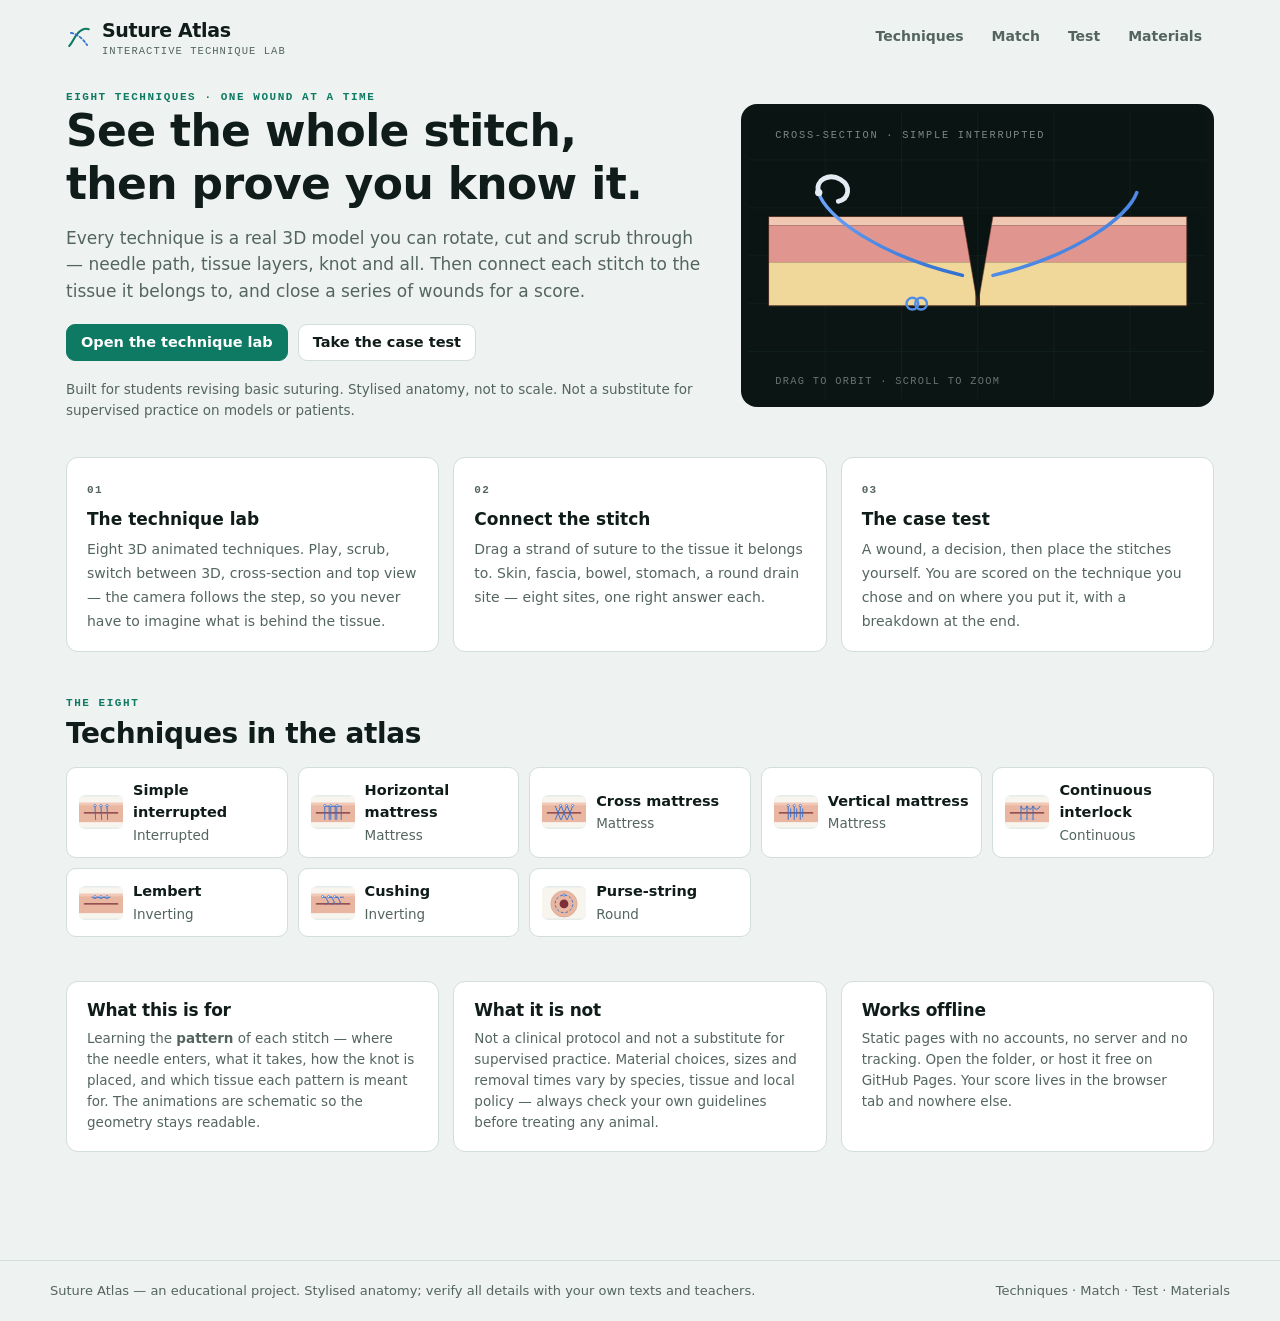
==== index.html @ 3e639a32 "Add files via upload" ====
<!doctype html>
<html lang="en">
<head>
<meta charset="utf-8">
<meta name="viewport" content="width=device-width,initial-scale=1">
<title>Suture Atlas — see the whole stitch</title>
<meta name="description" content="An interactive atlas of eight basic suturing techniques: 3D animated anatomy, indications, pros and cons, a matching game and a scored case test.">
<link rel="stylesheet" href="assets/site.css">
<link rel="icon" href="data:image/svg+xml,%3Csvg xmlns='http://www.w3.org/2000/svg' viewBox='0 0 32 32'%3E%3Crect width='32' height='32' rx='7' fill='%230e7a63'/%3E%3Cpath d='M7 24C12 19 13 11 21 8' stroke='white' stroke-width='2.6' fill='none' stroke-linecap='round'/%3E%3C/svg%3E">
</head>
<body>

<header class="top">
  <a class="brand" href="index.html">
    <svg class="mark" viewBox="0 0 32 32" aria-hidden="true">
      <path d="M4 27C10 21 11 11 20 7c3-1.4 6-1.2 8-0.6" stroke="#0e7a63" stroke-width="2.6" fill="none" stroke-linecap="round"/>
      <path d="M6 11c7 1 14 6 20 15" stroke="#2f6fcf" stroke-width="2.2" fill="none" stroke-linecap="round" stroke-dasharray="3 3"/>
    </svg>
    <span>Suture Atlas<small>Interactive technique lab</small></span>
  </a>
  <nav class="mainnav">
    <a href="atlas.html">Techniques</a>
    <a href="match.html">Match</a>
    <a href="test.html">Test</a>
    <a href="materials.html">Materials</a>
  </nav>
</header>

<main class="wrap">

  <section class="hero">
    <div>
      <p class="eyebrow">Eight techniques · one wound at a time</p>
      <h1>See the whole stitch, then prove you know it.</h1>
      <p class="lede" style="margin-top:14px">
        Every technique is a real 3D model you can rotate, cut and scrub through — needle path,
        tissue layers, knot and all. Then connect each stitch to the tissue it belongs to,
        and close a series of wounds for a score.
      </p>
      <div class="hero-actions">
        <a class="btn primary" href="atlas.html">Open the technique lab</a>
        <a class="btn" href="test.html">Take the case test</a>
      </div>
      <p class="small muted" style="margin-top:18px">
        Built for students revising basic suturing. Stylised anatomy, not to scale. Not a substitute
        for supervised practice on models or patients.
      </p>
    </div>
    <div class="hero-figure">
      <svg viewBox="0 0 420 264" role="img" aria-label="Cross-section of a skin wound held closed by a suture, with the curved needle still attached.">
        <defs>
          <clipPath id="hl"><polygon points="18,96 196,96 210,178 18,178"/></clipPath>
          <clipPath id="hr"><polygon points="224,96 402,96 402,178 210,178"/></clipPath>
          <linearGradient id="th" x1="0" y1="0" x2="1" y2="1">
            <stop offset="0" stop-color="#6ea8ff"/><stop offset="1" stop-color="#2f6fcf"/>
          </linearGradient>
        </defs>
        <rect width="420" height="264" fill="#0b1514"/>
        <g stroke="#4fd3b0" stroke-width=".5" opacity=".1">
          <path d="M0 44h420M0 88h420M0 132h420M0 176h420M0 220h420"/>
          <path d="M70 0v264M140 0v264M210 0v264M280 0v264M350 0v264"/>
        </g>
        <g clip-path="url(#hl)">
          <rect x="18" y="96" width="190" height="8" fill="#f0c7b2"/>
          <rect x="18" y="104" width="190" height="34" fill="#e0958f"/>
          <rect x="18" y="138" width="190" height="40" fill="#f0d79a"/>
        </g>
        <g clip-path="url(#hr)">
          <rect x="212" y="96" width="190" height="8" fill="#f0c7b2"/>
          <rect x="212" y="104" width="190" height="34" fill="#e0958f"/>
          <rect x="212" y="138" width="190" height="40" fill="#f0d79a"/>
        </g>
        <g fill="none" stroke="#7a3b2c" stroke-width=".9" opacity=".55">
          <polygon points="18,96 196,96 210,178 18,178"/>
          <polygon points="224,96 402,96 402,178 210,178"/>
        </g>
        <path d="M64 74 C70 96 120 132 196 150" fill="none" stroke="url(#th)" stroke-width="3.2" stroke-linecap="round"/>
        <path d="M224 150 C300 132 348 96 356 74" fill="none" stroke="url(#th)" stroke-width="3.2" stroke-linecap="round"/>
        <path d="M64 74 C60 62 74 56 84 62 C94 68 92 80 82 82" fill="none" stroke="#e4ebf2" stroke-width="4.4" stroke-linecap="round"/>
        <circle cx="64" cy="74" r="3.4" fill="#e4ebf2"/>
        <circle cx="150" cy="176" r="5.4" fill="none" stroke="#4f8ee8" stroke-width="2.2"/>
        <circle cx="158" cy="176" r="5.4" fill="none" stroke="#4f8ee8" stroke-width="2.2"/>
        <text x="24" y="24" fill="#d7e7e3" opacity=".55" font-family="ui-monospace,monospace" font-size="9.5" letter-spacing="1.6">CROSS-SECTION · SIMPLE INTERRUPTED</text>
        <text x="24" y="250" fill="#d7e7e3" opacity=".45" font-family="ui-monospace,monospace" font-size="9.5" letter-spacing="1.2">DRAG TO ORBIT · SCROLL TO ZOOM</text>
      </svg>
    </div>
  </section>

  <section class="modes">
    <a class="mode" href="atlas.html">
      <span class="n">01</span>
      <strong>The technique lab</strong>
      <span>Eight 3D animated techniques. Play, scrub, switch between 3D, cross-section and top view — the camera follows the step, so you never have to imagine what is behind the tissue.</span>
    </a>
    <a class="mode" href="match.html">
      <span class="n">02</span>
      <strong>Connect the stitch</strong>
      <span>Drag a strand of suture to the tissue it belongs to. Skin, fascia, bowel, stomach, a round drain site — eight sites, one right answer each.</span>
    </a>
    <a class="mode" href="test.html">
      <span class="n">03</span>
      <strong>The case test</strong>
      <span>A wound, a decision, then place the stitches yourself. You are scored on the technique you chose and on where you put it, with a breakdown at the end.</span>
    </a>
  </section>

  <section style="margin-top:44px">
    <p class="eyebrow">The eight</p>
    <h2 style="margin-top:6px">Techniques in the atlas</h2>
    <div class="techlist" id="techList"></div>
  </section>

  <section class="grid" style="grid-template-columns:repeat(auto-fit,minmax(280px,1fr));margin-top:44px">
    <div class="card">
      <h3>What this is for</h3>
      <p class="small muted" style="margin-top:6px">Learning the <b>pattern</b> of each stitch — where the needle enters, what it takes, how the knot is placed, and which tissue each pattern is meant for. The animations are schematic so the geometry stays readable.</p>
    </div>
    <div class="card">
      <h3>What it is not</h3>
      <p class="small muted" style="margin-top:6px">Not a clinical protocol and not a substitute for supervised practice. Material choices, sizes and removal times vary by species, tissue and local policy — always check your own guidelines before treating any animal.</p>
    </div>
    <div class="card">
      <h3>Works offline</h3>
      <p class="small muted" style="margin-top:6px">Static pages with no accounts, no server and no tracking. Open the folder, or host it free on GitHub Pages. Your score lives in the browser tab and nowhere else.</p>
    </div>
  </section>

</main>

<footer class="foot">
  <div class="in">
    <span>Suture Atlas — an educational project. Stylised anatomy; verify all details with your own texts and teachers.</span>
    <span><a href="atlas.html">Techniques</a> · <a href="match.html">Match</a> · <a href="test.html">Test</a> · <a href="materials.html">Materials</a></span>
  </div>
</footer>

<script src="assets/data.js"></script>
<script src="assets/stitch.js"></script>
<script>
(function () {
  const list = document.getElementById('techList');
  list.innerHTML = window.SUTURE.TECHNIQUES.map(t =>
    '<a href="atlas.html#' + t.id + '"><svg data-kind="' + t.draw + '" aria-hidden="true"></svg><span>' +
    t.name + '<br><span class="small muted" style="font-weight:400">' + t.group + '</span></span></a>'
  ).join('');
  document.querySelectorAll('#techList svg').forEach(svg => {
    StitchSVG.draw(svg, svg.dataset.kind, { organ: false });
  });
})();
</script>
</body>
</html>
---- assets/site.css ----
/* Suture Atlas — shared styles */
:root{
  --bg:#eef2f1; --panel:#fff; --ink:#0f1c1a; --mute:#54655f; --line:#d3ddd9; --chip:#e6ecea;
  --accent:#0e7a63; --accent-ink:#fff; --accent-soft:#dcefe9;
  --good:#0f7a4d; --warn:#a8641b; --bad:#a8382c;
  --stage:#0b1514; --stage-ink:#d7e7e3; --stage-line:rgba(255,255,255,.2);
  --mono:ui-monospace,'SF Mono',Menlo,Consolas,'Liberation Mono',monospace;
  --sans:system-ui,-apple-system,'Segoe UI',Roboto,'Helvetica Neue',Arial,sans-serif;
  --r:12px;
}
@media (prefers-color-scheme:dark){
  :root{
    --bg:#0b1211; --panel:#131e1c; --ink:#e5eeeb; --mute:#93a6a0; --line:#26332f; --chip:#1b2724;
    --accent:#4fbfa2; --accent-ink:#06251d; --accent-soft:#16302a;
    --good:#54c78f; --warn:#e0a457; --bad:#e78977;
    --stage:#0a1211;
  }
}
*,*::before,*::after{box-sizing:border-box}
html{scroll-behavior:smooth}
body{
  margin:0;background:var(--bg);color:var(--ink);
  font:15.5px/1.55 var(--sans);
  -webkit-font-smoothing:antialiased;
}
h1,h2,h3,h4{margin:0;font-weight:650;letter-spacing:-.015em;line-height:1.2;text-wrap:balance}
h1{font-size:clamp(28px,4.4vw,44px)}
h2{font-size:clamp(21px,2.6vw,28px)}
h3{font-size:17px}
p{margin:0}
a{color:var(--accent);text-decoration:none}
a:hover{text-decoration:underline}
img{max-width:100%}
button{font:inherit;color:inherit;cursor:pointer}
button:focus-visible,a:focus-visible,input:focus-visible,select:focus-visible,[tabindex]:focus-visible{
  outline:2px solid var(--accent);outline-offset:2px
}
.wrap{max-width:1180px;margin:0 auto;padding:0 max(16px,env(safe-area-inset-left)) 64px}
.narrow{max-width:820px}

/* ---------- header ---------- */
.top{
  display:flex;flex-wrap:wrap;align-items:center;gap:10px 22px;
  max-width:1180px;margin:0 auto;padding:16px max(16px,env(safe-area-inset-left)) 14px;
}
.brand{display:flex;align-items:center;gap:10px;color:inherit;font-weight:700;font-size:19px;letter-spacing:-.02em}
.brand:hover{text-decoration:none}
.brand .mark{width:26px;height:26px;flex:none}
.brand small{display:block;font:500 10.5px/1.2 var(--mono);letter-spacing:.1em;text-transform:uppercase;color:var(--mute)}
.mainnav{display:flex;flex-wrap:wrap;gap:4px;margin-left:auto}
.mainnav a{
  padding:7px 12px;border-radius:999px;font-size:14px;font-weight:550;color:var(--mute);
}
.mainnav a:hover{background:var(--chip);color:var(--ink);text-decoration:none}
.mainnav a[aria-current="page"]{background:var(--ink);color:var(--bg)}

/* ---------- generic bits ---------- */
.eyebrow{font:600 11px/1.4 var(--mono);letter-spacing:.14em;text-transform:uppercase;color:var(--accent)}
.lede{color:var(--mute);font-size:17px;max-width:66ch}
.muted{color:var(--mute)}
.small{font-size:13.5px}
.card{background:var(--panel);border:1px solid var(--line);border-radius:var(--r);padding:18px 20px}
.card h2,.card h3{margin-bottom:8px}
.grid{display:grid;gap:14px}
.btn{
  display:inline-flex;align-items:center;gap:8px;justify-content:center;
  border:1px solid var(--line);background:var(--panel);color:var(--ink);
  padding:9px 14px;border-radius:9px;font-size:14.5px;font-weight:550;line-height:1.2;
  transition:background .15s,border-color .15s,transform .1s;
}
.btn:hover{background:var(--chip)}
.btn:active{transform:translateY(1px)}
.btn[aria-pressed="true"]{background:var(--ink);color:var(--bg);border-color:var(--ink)}
.btn.primary{background:var(--accent);border-color:var(--accent);color:var(--accent-ink)}
.btn.primary:hover{filter:brightness(1.06)}
.btn.ghost{background:transparent}
.btn:disabled{opacity:.45;cursor:not-allowed}
.btn.sm{padding:6px 10px;font-size:13px;border-radius:8px}
.chip{
  display:inline-flex;align-items:center;gap:6px;padding:3px 9px;border-radius:999px;
  background:var(--chip);font:500 12px/1.6 var(--mono);color:var(--mute);white-space:nowrap
}
.chip.t{background:var(--accent-soft);color:var(--accent)}
.banner{
  display:flex;gap:10px;align-items:flex-start;padding:12px 16px;border-radius:10px;
  background:var(--accent-soft);color:var(--ink);font-size:13.5px;border:1px solid transparent;
}
.banner b{font-weight:650}
hr.sep{border:0;border-top:1px solid var(--line);margin:22px 0}

/* ---------- home ---------- */
.hero{display:grid;grid-template-columns:minmax(0,1.15fr) minmax(0,.85fr);gap:34px;align-items:center;padding:18px 0 10px}
@media (max-width:880px){.hero{grid-template-columns:1fr;gap:22px}}
.hero-actions{display:flex;flex-wrap:wrap;gap:10px;margin-top:20px}
.hero-figure{background:var(--stage);border-radius:16px;padding:8px;overflow:hidden}
.hero-figure svg{display:block;width:100%;height:auto}
.modes{display:grid;grid-template-columns:repeat(auto-fit,minmax(240px,1fr));gap:14px;margin-top:26px}
.mode{display:block;background:var(--panel);border:1px solid var(--line);border-radius:var(--r);padding:18px 20px;color:inherit}
.mode:hover{text-decoration:none;border-color:var(--accent);box-shadow:0 1px 0 var(--accent)}
.mode .n{font:600 11px var(--mono);letter-spacing:.12em;color:var(--mute)}
.mode strong{display:block;margin:6px 0 4px;font-size:17px}
.mode span{color:var(--mute);font-size:14px}
.techlist{display:grid;grid-template-columns:repeat(auto-fill,minmax(210px,1fr));gap:10px;margin-top:16px}
.techlist a{
  display:flex;gap:10px;align-items:center;padding:11px 12px;border:1px solid var(--line);
  border-radius:10px;background:var(--panel);color:inherit;font-weight:550;font-size:14.5px
}
.techlist a:hover{border-color:var(--accent);text-decoration:none}
.techlist svg{width:44px;height:34px;flex:none;border-radius:6px;background:var(--chip)}

/* ---------- atlas lab ---------- */
.lab{display:grid;grid-template-columns:minmax(0,1.7fr) minmax(290px,1fr);gap:18px;align-items:start;margin-top:14px}
@media (max-width:960px){.lab{grid-template-columns:minmax(0,1fr)}}
.stage{
  position:relative;width:100%;aspect-ratio:16/10;min-height:280px;max-height:74vh;
  background:var(--stage);border-radius:14px;overflow:hidden;touch-action:none;cursor:grab;
}
.stage.drag{cursor:grabbing}
.stage canvas{position:absolute;inset:0;width:100%;height:100%;display:block}
.stage .hud{
  position:absolute;left:14px;top:12px;font:500 10.5px/1.4 var(--mono);letter-spacing:.12em;
  text-transform:uppercase;color:var(--stage-ink);opacity:.7;pointer-events:none
}
.stage .hint{
  position:absolute;right:14px;bottom:10px;font:400 11px var(--mono);color:var(--stage-ink);
  opacity:.55;pointer-events:none
}
.ann-layer{position:absolute;inset:0;pointer-events:none}
.ann-layer svg{position:absolute;inset:0;width:100%;height:100%}
.ann-layer svg line{stroke:var(--stage-line);stroke-width:1}
.ann-layer svg circle{fill:#fff;stroke:rgba(0,0,0,.45);stroke-width:1}
.ann{
  position:absolute;left:0;top:0;font:500 11.5px/1.35 var(--mono);color:var(--stage-ink);
  background:rgba(6,14,13,.88);border:1px solid var(--stage-line);padding:4px 8px;border-radius:5px;
  white-space:nowrap;opacity:0;transition:opacity .3s;
}
.ann.on{opacity:1}
.nogl{position:absolute;inset:0;display:grid;place-items:center;text-align:center;padding:24px;color:var(--stage-ink);font-size:14px}

.controls{display:flex;flex-wrap:wrap;gap:10px 14px;align-items:center;padding:12px 2px 0}
.row{display:flex;flex-wrap:wrap;gap:7px;align-items:center}
.lbl{font:600 10.5px var(--mono);letter-spacing:.12em;text-transform:uppercase;color:var(--mute)}
.seek{flex:1 1 200px;min-width:130px;display:flex;align-items:center;gap:10px}
.seek input{flex:1;min-width:0;accent-color:var(--accent)}
.time{font:400 12px var(--mono);color:var(--mute);min-width:78px;text-align:right}
select{
  font:inherit;font-size:14px;border:1px solid var(--line);background:var(--panel);color:var(--ink);
  border-radius:8px;padding:7px 8px
}

.tabs{display:flex;gap:7px;overflow-x:auto;padding:2px 0 8px;scrollbar-width:thin;scrollbar-color:var(--line) transparent}
.tabs::-webkit-scrollbar{height:8px}
.tabs::-webkit-scrollbar-track{background:var(--panel);border-radius:99px}
.tabs::-webkit-scrollbar-thumb{background:var(--line);border-radius:99px}
.tabs::-webkit-scrollbar-thumb:hover{background:var(--mute)}
.tabs button{
  white-space:nowrap;border:1px solid var(--line);background:var(--panel);padding:8px 13px;
  border-radius:999px;font-size:14px;font-weight:550
}
.tabs button[aria-selected="true"]{background:var(--accent);border-color:var(--accent);color:var(--accent-ink)}

.rail{background:var(--panel);border:1px solid var(--line);border-radius:var(--r);padding:16px 16px 8px;min-width:0}
.rail h2{font-size:19px}
.rail .tag{color:var(--mute);font-size:13px;margin:3px 0 12px}
ol.steps{list-style:none;margin:0;padding:0;counter-reset:s}
ol.steps li{counter-increment:s;border-top:1px solid var(--line)}
ol.steps button{
  display:grid;grid-template-columns:26px 1fr;gap:2px 8px;width:100%;text-align:left;
  background:none;border:0;padding:9px 2px;border-radius:0
}
ol.steps button::before{content:counter(s,decimal-leading-zero);font:500 12px/1.9 var(--mono);color:var(--mute)}
ol.steps .st{font-weight:550;font-size:14.5px}
ol.steps .sb{grid-column:2;color:var(--mute);font-size:13px;display:none}
ol.steps li.cur .st{color:var(--accent)}
ol.steps li.cur .sb{display:block}
ol.steps li.cur button::before{color:var(--accent)}
ol.steps li:hover button{background:var(--chip)}
ol.steps .bar{grid-column:2;height:2px;background:var(--chip);border-radius:2px;overflow:hidden;display:none;margin-top:6px}
ol.steps li.cur .bar{display:block}
ol.steps .bar i{display:block;height:100%;width:0;background:var(--accent)}
.steps li.hide{display:none}
.steps li.in{animation:stepIn .3s ease-out}
@keyframes stepIn{from{opacity:0;transform:translateY(-4px)}to{opacity:1;transform:none}}
.stepPanel{margin-top:14px;background:var(--panel);border:1px solid var(--line);border-radius:var(--r);padding:9px 14px 12px}
.stepPanel .head{display:flex;align-items:center;justify-content:space-between;gap:12px;padding:1px 0 4px}
.legend{display:flex;flex-wrap:wrap;gap:6px 16px;margin:14px 2px 2px;font-size:12.5px;color:var(--mute);align-items:center}
.legend span{display:inline-flex;gap:7px;align-items:center}
.legend i{width:12px;height:12px;border-radius:3px;display:inline-block;border:1px solid rgba(0,0,0,.22)}

.info{display:grid;grid-template-columns:repeat(auto-fit,minmax(268px,1fr));gap:14px;margin-top:22px}
.info .card h3{
  font:600 11px var(--mono);letter-spacing:.12em;text-transform:uppercase;color:var(--mute);margin-bottom:10px
}
.info ul{margin:0;padding-left:18px;display:grid;gap:6px;font-size:14.5px}
.info .pro h3{color:var(--good)}
.info .con h3{color:var(--bad)}
.info .wide{grid-column:1/-1}
.tw{overflow-x:auto}
table{border-collapse:collapse;width:100%;min-width:620px;font-size:13.5px}
th,td{text-align:left;padding:9px 10px;border-top:1px solid var(--line);vertical-align:top}
th{font:600 10.5px var(--mono);letter-spacing:.09em;text-transform:uppercase;color:var(--mute);border-top:0}
tbody tr:hover{background:var(--chip)}
.fit{display:inline-block;font:600 10.5px var(--mono);padding:2px 7px;border-radius:999px;background:var(--chip);white-space:nowrap}
.fit.t{background:var(--accent);color:var(--accent-ink)}
.fit.p{background:var(--accent-soft);color:var(--accent)}
.fit.r{color:var(--mute)}
.note{color:var(--mute);font-size:12.5px;margin-top:10px}

/* ---------- match game ---------- */
.match-board{
  display:grid;grid-template-columns:minmax(0,1fr) 120px minmax(0,1fr);gap:0;
  background:var(--panel);border:1px solid var(--line);border-radius:14px;overflow:hidden;position:relative
}
.wires{position:absolute;inset:0;width:100%;height:100%;pointer-events:none;overflow:visible;z-index:1}
@media (max-width:760px){.match-board{grid-template-columns:1fr;gap:10px;padding-bottom:10px}.wires{display:none}}
.match-col{padding:14px;display:grid;gap:9px;align-content:start}
.match-col h3{font:600 10.5px var(--mono);letter-spacing:.12em;text-transform:uppercase;color:var(--mute);margin-bottom:2px}
.pill{
  border:1px solid var(--line);background:var(--panel);border-radius:9px;padding:9px 12px;text-align:left;
  font-size:14px;font-weight:550;display:flex;align-items:center;gap:9px;position:relative;z-index:2
}
.pill .dot{width:9px;height:9px;border-radius:50%;background:var(--accent);flex:none}
.pill:hover{border-color:var(--accent)}
.pill[aria-pressed="true"]{border-color:var(--accent);background:var(--accent-soft);box-shadow:0 0 0 2px var(--accent-soft)}
.pill.done{opacity:.62}
.pill.done::after{content:"✓";margin-left:auto;color:var(--good);font-weight:700}
.pill.src{cursor:grab}
.pill.src.dragging{opacity:.4}
.site{
  border:1px solid var(--line);border-radius:10px;padding:10px 12px;display:grid;grid-template-columns:52px 1fr;
  gap:2px 11px;align-items:center;text-align:left;background:var(--panel)
}
.site:hover{border-color:var(--accent)}
.site svg{width:52px;height:40px;grid-row:span 2}
.site b{font-size:14px;font-weight:600}
.site span{color:var(--mute);font-size:12.5px;line-height:1.35}
.site.hot{border-color:var(--accent);background:var(--accent-soft)}
.site.hit{border-color:var(--good)}
.site.miss{border-color:var(--bad);animation:shake .35s}
.site .why{display:none;font-size:12.5px}
.site.done .why{display:block}
@keyframes shake{0%,100%{transform:translateX(0)}25%{transform:translateX(-4px)}75%{transform:translateX(4px)}}
.wire{grid-column:2;padding:0 6px;position:relative}
.wire svg{width:100%;height:100%;overflow:visible}
@media (max-width:760px){.wire{display:none}}
.scorebar{
  display:flex;flex-wrap:wrap;gap:10px 18px;align-items:center;padding:12px 2px 0;font-size:14px
}
.scorebar .big{font:700 22px var(--mono);letter-spacing:-.02em}

/* ---------- test ---------- */
.caseHead{display:flex;flex-wrap:wrap;gap:6px 16px;align-items:baseline;margin-bottom:8px}
.caseHead .n{font:600 11px var(--mono);letter-spacing:.12em;text-transform:uppercase;color:var(--accent)}
.vignette{font-size:16.5px;line-height:1.5;margin:6px 0 4px}
.woundbox{background:var(--panel);border:1px solid var(--line);border-radius:12px;padding:10px;margin:14px 0}
.woundbox svg{display:block;width:100%;height:auto;touch-action:manipulation}
.opts{display:grid;grid-template-columns:repeat(auto-fill,minmax(196px,1fr));gap:8px;margin-top:12px}
.opt{
  border:1px solid var(--line);background:var(--panel);border-radius:9px;padding:10px 12px;text-align:left;
  font-size:14px;font-weight:550;display:flex;gap:9px;align-items:center
}
.opt:hover{border-color:var(--accent)}
.opt .k{
  font:600 10.5px var(--mono);width:20px;height:20px;border-radius:5px;background:var(--chip);
  display:grid;place-items:center;flex:none
}
.opt.good{border-color:var(--good);background:color-mix(in srgb,var(--good) 12%,transparent)}
.opt.almost{border-color:var(--warn);background:color-mix(in srgb,var(--warn) 12%,transparent)}
.opt.bad{border-color:var(--bad);background:color-mix(in srgb,var(--bad) 10%,transparent)}
.opt[disabled]{opacity:.9;cursor:default}
.verdict{display:grid;gap:10px;margin-top:14px}
.vrow{display:flex;gap:10px;align-items:baseline;font-size:14px}
.vrow b{font:600 13px var(--mono);min-width:132px;color:var(--mute)}
.bar2{height:7px;border-radius:4px;background:var(--chip);overflow:hidden;min-width:100px;flex:1}
.bar2 i{display:block;height:100%;background:var(--accent)}
.final{text-align:center;padding:10px 0 4px}
.final .big{font:700 clamp(44px,9vw,72px)/1 var(--mono);letter-spacing:-.03em;color:var(--accent)}
.breakdown{display:grid;gap:8px;margin-top:18px;text-align:left}
.breakdown div{display:grid;grid-template-columns:1fr auto;gap:10px;padding:8px 0;border-top:1px solid var(--line);font-size:14px}

/* ---------- materials ---------- */
.matgrid{display:grid;grid-template-columns:repeat(auto-fit,minmax(270px,1fr));gap:14px}
.threadfig{margin:28px 0 0;background:var(--panel);border:1px solid var(--line);border-radius:14px;padding:8px}
.threadfig img{display:block;width:100%;height:auto;border-radius:9px}
.threadfig figcaption{margin:10px 8px 4px;font-size:13.5px;line-height:1.55;color:var(--mute);max-width:82ch}
.threadfig figcaption b{color:var(--ink);font-weight:650}
.matcard h3{font-size:16px;margin-bottom:2px}
.matcard .sub{font:500 11.5px var(--mono);letter-spacing:.06em;text-transform:uppercase;color:var(--accent);margin-bottom:8px}
.kv{display:grid;grid-template-columns:96px 1fr;gap:2px 10px;font-size:13.5px;margin-top:8px}
.kv dt{color:var(--mute);font:500 12px var(--mono)}
.kv dd{margin:0}
.two{display:grid;grid-template-columns:repeat(auto-fit,minmax(300px,1fr));gap:16px}
.flow{display:grid;gap:10px;margin-top:12px}
.flow div{display:grid;grid-template-columns:24px 1fr;gap:10px;align-items:start;font-size:14.5px}
.flow .num{width:24px;height:24px;border-radius:7px;background:var(--accent);color:var(--accent-ink);display:grid;place-items:center;font:600 12px var(--mono);margin-top:2px}

/* ---------- footer ---------- */
.foot{border-top:1px solid var(--line);margin-top:44px;padding:20px max(16px,env(safe-area-inset-left));color:var(--mute);font-size:13px}
.foot .in{max-width:1180px;margin:0 auto;display:flex;flex-wrap:wrap;gap:8px 20px;justify-content:space-between}
.foot a{color:var(--mute)}

@media (prefers-reduced-motion:reduce){
  *{animation-duration:.001ms!important;transition-duration:.001ms!important;scroll-behavior:auto!important}
}
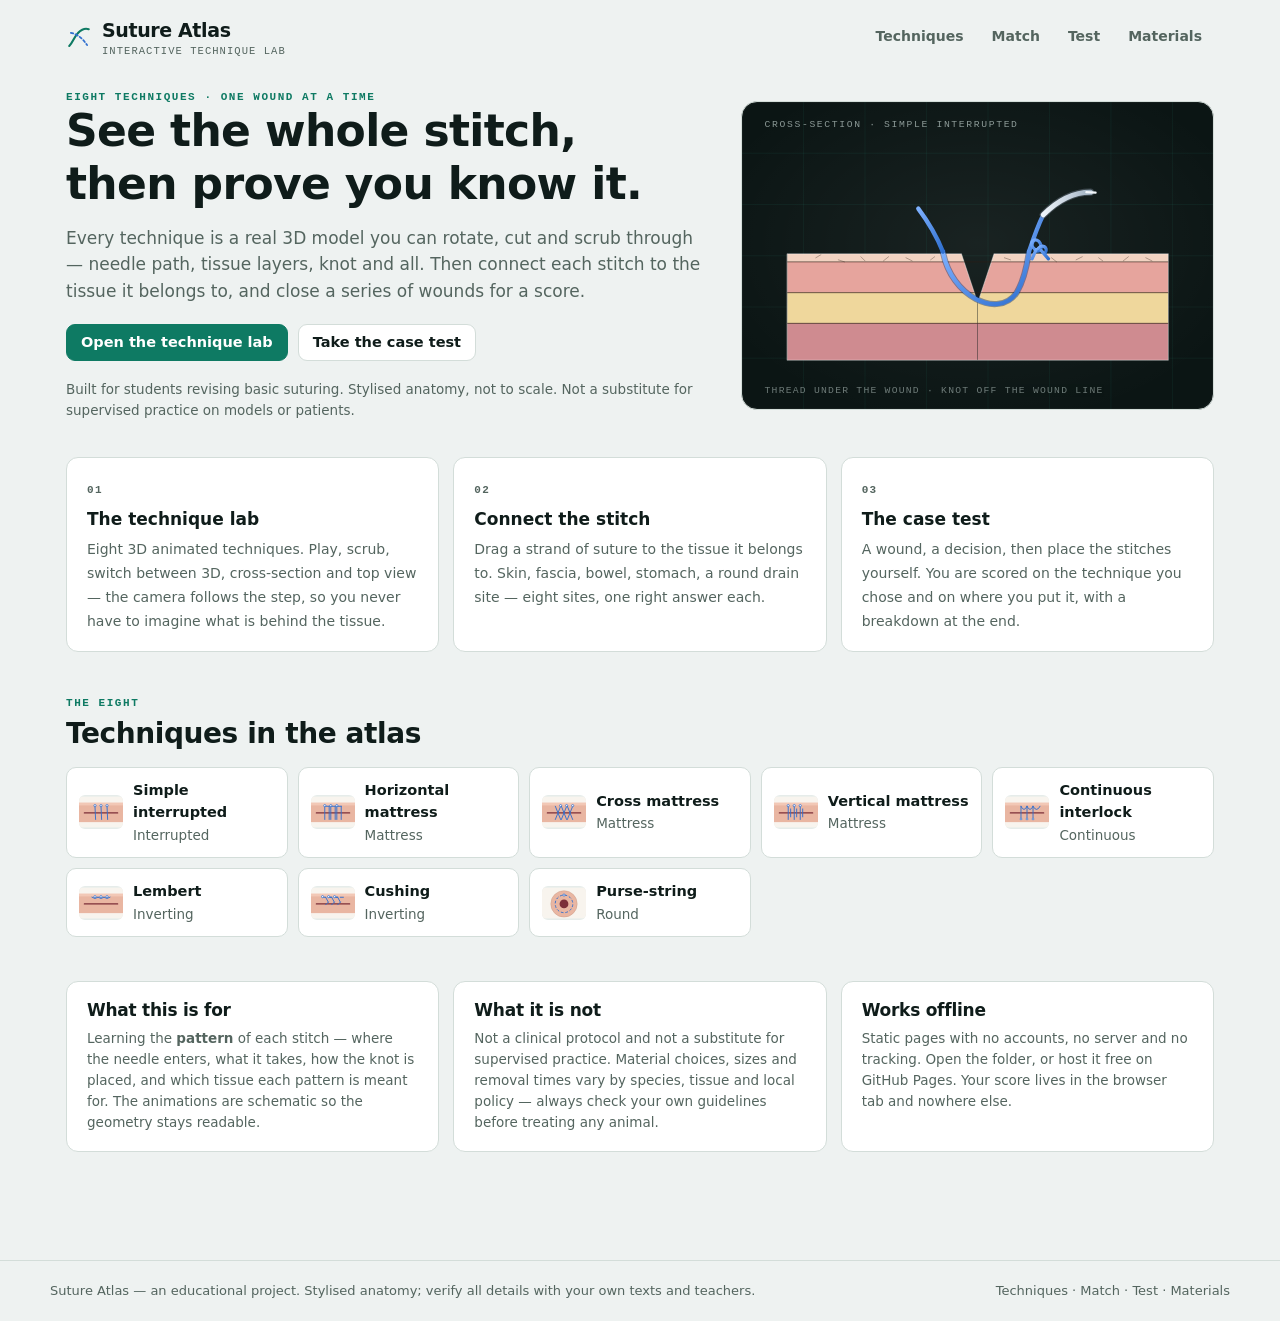
==== commit da1e3492: "Add files via upload" ====
--- a/index.html
+++ b/index.html
@@ -47,41 +47,71 @@
       </p>
     </div>
     <div class="hero-figure">
-      <svg viewBox="0 0 420 264" role="img" aria-label="Cross-section of a skin wound held closed by a suture, with the curved needle still attached.">
+      <svg viewBox="0 0 460 300" role="img" aria-label="Cross-section of a skin wound closed by one interrupted suture: the thread passes under the wound through the dermis, the knot sits beside the wound line, and the curved needle is drawn up out of the skin.">
         <defs>
-          <clipPath id="hl"><polygon points="18,96 196,96 210,178 18,178"/></clipPath>
-          <clipPath id="hr"><polygon points="224,96 402,96 402,178 210,178"/></clipPath>
           <linearGradient id="th" x1="0" y1="0" x2="1" y2="1">
-            <stop offset="0" stop-color="#6ea8ff"/><stop offset="1" stop-color="#2f6fcf"/>
+            <stop offset="0" stop-color="#7db0ff"/><stop offset="1" stop-color="#2f6fcf"/>
           </linearGradient>
+          <linearGradient id="steel" x1="0" y1="0" x2="1" y2="0">
+            <stop offset="0" stop-color="#eef4fa"/><stop offset=".6" stop-color="#c2cedb"/><stop offset="1" stop-color="#9fb0c0"/>
+          </linearGradient>
+          <radialGradient id="glow" cx=".5" cy=".46" r=".6">
+            <stop offset="0" stop-color="#ffffff" stop-opacity=".06"/><stop offset="1" stop-color="#ffffff" stop-opacity="0"/>
+          </radialGradient>
+          <clipPath id="half-l"><path d="M44 148H214L230 196V252H44Z"/></clipPath>
+          <clipPath id="half-r"><path d="M246 148H416V252H230V196Z"/></clipPath>
+          <clipPath id="block"><path d="M44 148H214L230 196L246 148H416V252H44Z"/></clipPath>
         </defs>
-        <rect width="420" height="264" fill="#0b1514"/>
-        <g stroke="#4fd3b0" stroke-width=".5" opacity=".1">
-          <path d="M0 44h420M0 88h420M0 132h420M0 176h420M0 220h420"/>
-          <path d="M70 0v264M140 0v264M210 0v264M280 0v264M350 0v264"/>
+
+        <rect width="460" height="300" fill="url(#glow)"/>
+        <g class="fig-grid">
+          <path d="M0 50h460M0 100h460M0 150h460M0 200h460M0 250h460"/>
+          <path d="M60 0v300M120 0v300M180 0v300M240 0v300M300 0v300M360 0v300M420 0v300"/>
         </g>
-        <g clip-path="url(#hl)">
-          <rect x="18" y="96" width="190" height="8" fill="#f0c7b2"/>
-          <rect x="18" y="104" width="190" height="34" fill="#e0958f"/>
-          <rect x="18" y="138" width="190" height="40" fill="#f0d79a"/>
+
+        <g clip-path="url(#half-l)">
+          <rect x="44" y="148" width="372" height="8" fill="#f2d3c2"/>
+          <rect x="44" y="156" width="372" height="30" fill="#e6a49d"/>
+          <rect x="44" y="186" width="372" height="30" fill="#efd79c"/>
+          <rect x="44" y="216" width="372" height="36" fill="#cf8b90"/>
         </g>
-        <g clip-path="url(#hr)">
-          <rect x="212" y="96" width="190" height="8" fill="#f0c7b2"/>
-          <rect x="212" y="104" width="190" height="34" fill="#e0958f"/>
-          <rect x="212" y="138" width="190" height="40" fill="#f0d79a"/>
+        <g clip-path="url(#half-r)">
+          <rect x="44" y="148" width="372" height="8" fill="#f2d3c2"/>
+          <rect x="44" y="156" width="372" height="30" fill="#e6a49d"/>
+          <rect x="44" y="186" width="372" height="30" fill="#efd79c"/>
+          <rect x="44" y="216" width="372" height="36" fill="#cf8b90"/>
         </g>
-        <g fill="none" stroke="#7a3b2c" stroke-width=".9" opacity=".55">
-          <polygon points="18,96 196,96 210,178 18,178"/>
-          <polygon points="224,96 402,96 402,178 210,178"/>
+
+        <g class="fig-stubble" clip-path="url(#block)">
+          <path d="M72 152l5-3M94 154l6 2M116 151l4 4M138 155l5-4M160 152l6 3M184 154l4-3M256 152l6 2M280 155l5-4M302 152l5 4M326 154l6-3M348 152l4 3M372 155l5-4M394 152l6 3"/>
         </g>
-        <path d="M64 74 C70 96 120 132 196 150" fill="none" stroke="url(#th)" stroke-width="3.2" stroke-linecap="round"/>
-        <path d="M224 150 C300 132 348 96 356 74" fill="none" stroke="url(#th)" stroke-width="3.2" stroke-linecap="round"/>
-        <path d="M64 74 C60 62 74 56 84 62 C94 68 92 80 82 82" fill="none" stroke="#e4ebf2" stroke-width="4.4" stroke-linecap="round"/>
-        <circle cx="64" cy="74" r="3.4" fill="#e4ebf2"/>
-        <circle cx="150" cy="176" r="5.4" fill="none" stroke="#4f8ee8" stroke-width="2.2"/>
-        <circle cx="158" cy="176" r="5.4" fill="none" stroke="#4f8ee8" stroke-width="2.2"/>
-        <text x="24" y="24" fill="#d7e7e3" opacity=".55" font-family="ui-monospace,monospace" font-size="9.5" letter-spacing="1.6">CROSS-SECTION · SIMPLE INTERRUPTED</text>
-        <text x="24" y="250" fill="#d7e7e3" opacity=".45" font-family="ui-monospace,monospace" font-size="9.5" letter-spacing="1.2">DRAG TO ORBIT · SCROLL TO ZOOM</text>
+
+        <g class="fig-structure">
+          <path d="M44 148H214L230 196L246 148H416"/>
+          <path d="M44 252H230H416"/>
+          <path d="M44 148v104M416 148v104"/>
+          <path class="sep" d="M44 156h372M44 186h372M44 216h372"/>
+        </g>
+
+        <path d="M196 146 C204 190 250 212 268 186 C274 176 278 160 280 146" fill="none"
+              stroke="#0d2f6b" stroke-width="6" stroke-linecap="round" opacity=".45"/>
+        <path d="M196 146 C204 190 250 212 268 186 C274 176 278 160 280 146" fill="none"
+              stroke="url(#th)" stroke-width="4.2" stroke-linecap="round"/>
+        <path d="M196 146 C188 126 178 112 172 104" fill="none" stroke="url(#th)" stroke-width="4.2" stroke-linecap="round"/>
+        <path d="M280 146 C286 128 290 118 294 110" fill="none" stroke="url(#th)" stroke-width="4.2" stroke-linecap="round"/>
+
+        <g fill="none" stroke="url(#th)" stroke-width="3.2" stroke-linecap="round">
+          <path d="M284 142c-5-6 4-11 7-4s-3 10-6 5"/>
+          <path d="M289 143c4-5 10-1 7 4"/>
+          <path d="M292 145l7 8M287 144l-4 9"/>
+        </g>
+
+        <path d="M294 110 C308 96 324 88 340 88" fill="none" stroke="#66727e" stroke-width="7" stroke-linecap="round" opacity=".5"/>
+        <path d="M294 110 C308 96 324 88 340 88" fill="none" stroke="url(#steel)" stroke-width="5" stroke-linecap="round"/>
+        <path d="M336 88l9 .4" stroke="#f2f6fa" stroke-width="2.2" stroke-linecap="round"/>
+
+        <text class="fig-cap" x="22" y="24">CROSS-SECTION · SIMPLE INTERRUPTED</text>
+        <text class="fig-cap fig-cap-sub" x="22" y="284">THREAD UNDER THE WOUND · KNOT OFF THE WOUND LINE</text>
       </svg>
     </div>
   </section>
--- a/assets/site.css
+++ b/assets/site.css
@@ -4,6 +4,10 @@
   --accent:#0e7a63; --accent-ink:#fff; --accent-soft:#dcefe9;
   --good:#0f7a4d; --warn:#a8641b; --bad:#a8382c;
   --stage:#0b1514; --stage-ink:#d7e7e3; --stage-line:rgba(255,255,255,.2);
+  /* the hero cross-section is drawn on that stage in both themes, so its strokes
+     are stage inks rather than page inks */
+  --stage-grid:rgba(79,211,176,.1); --stage-edge:rgba(255,255,255,.46);
+  --stage-sep:rgba(46,28,18,.42); --stage-stubble:rgba(52,33,22,.42);
   --mono:ui-monospace,'SF Mono',Menlo,Consolas,'Liberation Mono',monospace;
   --sans:system-ui,-apple-system,'Segoe UI',Roboto,'Helvetica Neue',Arial,sans-serif;
   --r:12px;
@@ -53,6 +57,13 @@
 }
 .mainnav a:hover{background:var(--chip);color:var(--ink);text-decoration:none}
 .mainnav a[aria-current="page"]{background:var(--ink);color:var(--bg)}
+@media (max-width:560px){
+  .top{padding-bottom:10px;gap:8px}
+  .mainnav{width:100%;margin-left:0;justify-content:flex-start;overflow-x:auto;scrollbar-width:none}
+  .mainnav::-webkit-scrollbar{display:none}
+  .mainnav a{padding:6px 10px;font-size:13.5px}
+  .hero{padding-top:6px}
+}
 
 /* ---------- generic bits ---------- */
 .eyebrow{font:600 11px/1.4 var(--mono);letter-spacing:.14em;text-transform:uppercase;color:var(--accent)}
@@ -92,8 +103,15 @@
 .hero{display:grid;grid-template-columns:minmax(0,1.15fr) minmax(0,.85fr);gap:34px;align-items:center;padding:18px 0 10px}
 @media (max-width:880px){.hero{grid-template-columns:1fr;gap:22px}}
 .hero-actions{display:flex;flex-wrap:wrap;gap:10px;margin-top:20px}
-.hero-figure{background:var(--stage);border-radius:16px;padding:8px;overflow:hidden}
+.hero-figure{background:var(--stage);border:1px solid var(--line);border-radius:16px;overflow:hidden;position:relative}
+.hero-figure::after{content:'';position:absolute;inset:0;border-radius:16px;box-shadow:inset 0 0 0 1px rgba(255,255,255,.04);pointer-events:none}
 .hero-figure svg{display:block;width:100%;height:auto}
+.hero-figure .fig-grid{fill:none;stroke:var(--stage-grid);stroke-width:.6}
+.hero-figure .fig-stubble{fill:none;stroke:var(--stage-stubble);stroke-width:.8;stroke-linecap:round}
+.hero-figure .fig-structure{fill:none;stroke:var(--stage-edge);stroke-width:1;stroke-linejoin:round}
+.hero-figure .fig-structure .sep{stroke:var(--stage-sep);stroke-width:1}
+.hero-figure .fig-cap{fill:var(--stage-ink);font-family:var(--mono);font-size:9.5px;letter-spacing:1.6px;opacity:.62}
+.hero-figure .fig-cap-sub{letter-spacing:1.2px;opacity:.48}
 .modes{display:grid;grid-template-columns:repeat(auto-fit,minmax(240px,1fr));gap:14px;margin-top:26px}
 .mode{display:block;background:var(--panel);border:1px solid var(--line);border-radius:var(--r);padding:18px 20px;color:inherit}
 .mode:hover{text-decoration:none;border-color:var(--accent);box-shadow:0 1px 0 var(--accent)}
@@ -148,6 +166,9 @@
   border-radius:8px;padding:7px 8px
 }
 
+.species{display:flex;align-items:center;gap:7px;flex-wrap:wrap;padding:10px 0 4px}
+.species .lbl{color:var(--mute);font:600 10.5px var(--mono);letter-spacing:.12em;text-transform:uppercase;margin-right:3px}
+.speciesNote{margin:0 0 10px;min-height:16px}
 .tabs{display:flex;gap:7px;overflow-x:auto;padding:2px 0 8px;scrollbar-width:thin;scrollbar-color:var(--line) transparent}
 .tabs::-webkit-scrollbar{height:8px}
 .tabs::-webkit-scrollbar-track{background:var(--panel);border-radius:99px}
@@ -183,7 +204,7 @@
 @keyframes stepIn{from{opacity:0;transform:translateY(-4px)}to{opacity:1;transform:none}}
 .stepPanel{margin-top:14px;background:var(--panel);border:1px solid var(--line);border-radius:var(--r);padding:9px 14px 12px}
 .stepPanel .head{display:flex;align-items:center;justify-content:space-between;gap:12px;padding:1px 0 4px}
-.legend{display:flex;flex-wrap:wrap;gap:6px 16px;margin:14px 2px 2px;font-size:12.5px;color:var(--mute);align-items:center}
+.legend{flex:1 1 100%;display:flex;flex-wrap:wrap;gap:6px 16px;margin:2px 2px 2px;font-size:12.5px;color:var(--mute);align-items:center}
 .legend span{display:inline-flex;gap:7px;align-items:center}
 .legend i{width:12px;height:12px;border-radius:3px;display:inline-block;border:1px solid rgba(0,0,0,.22)}
 
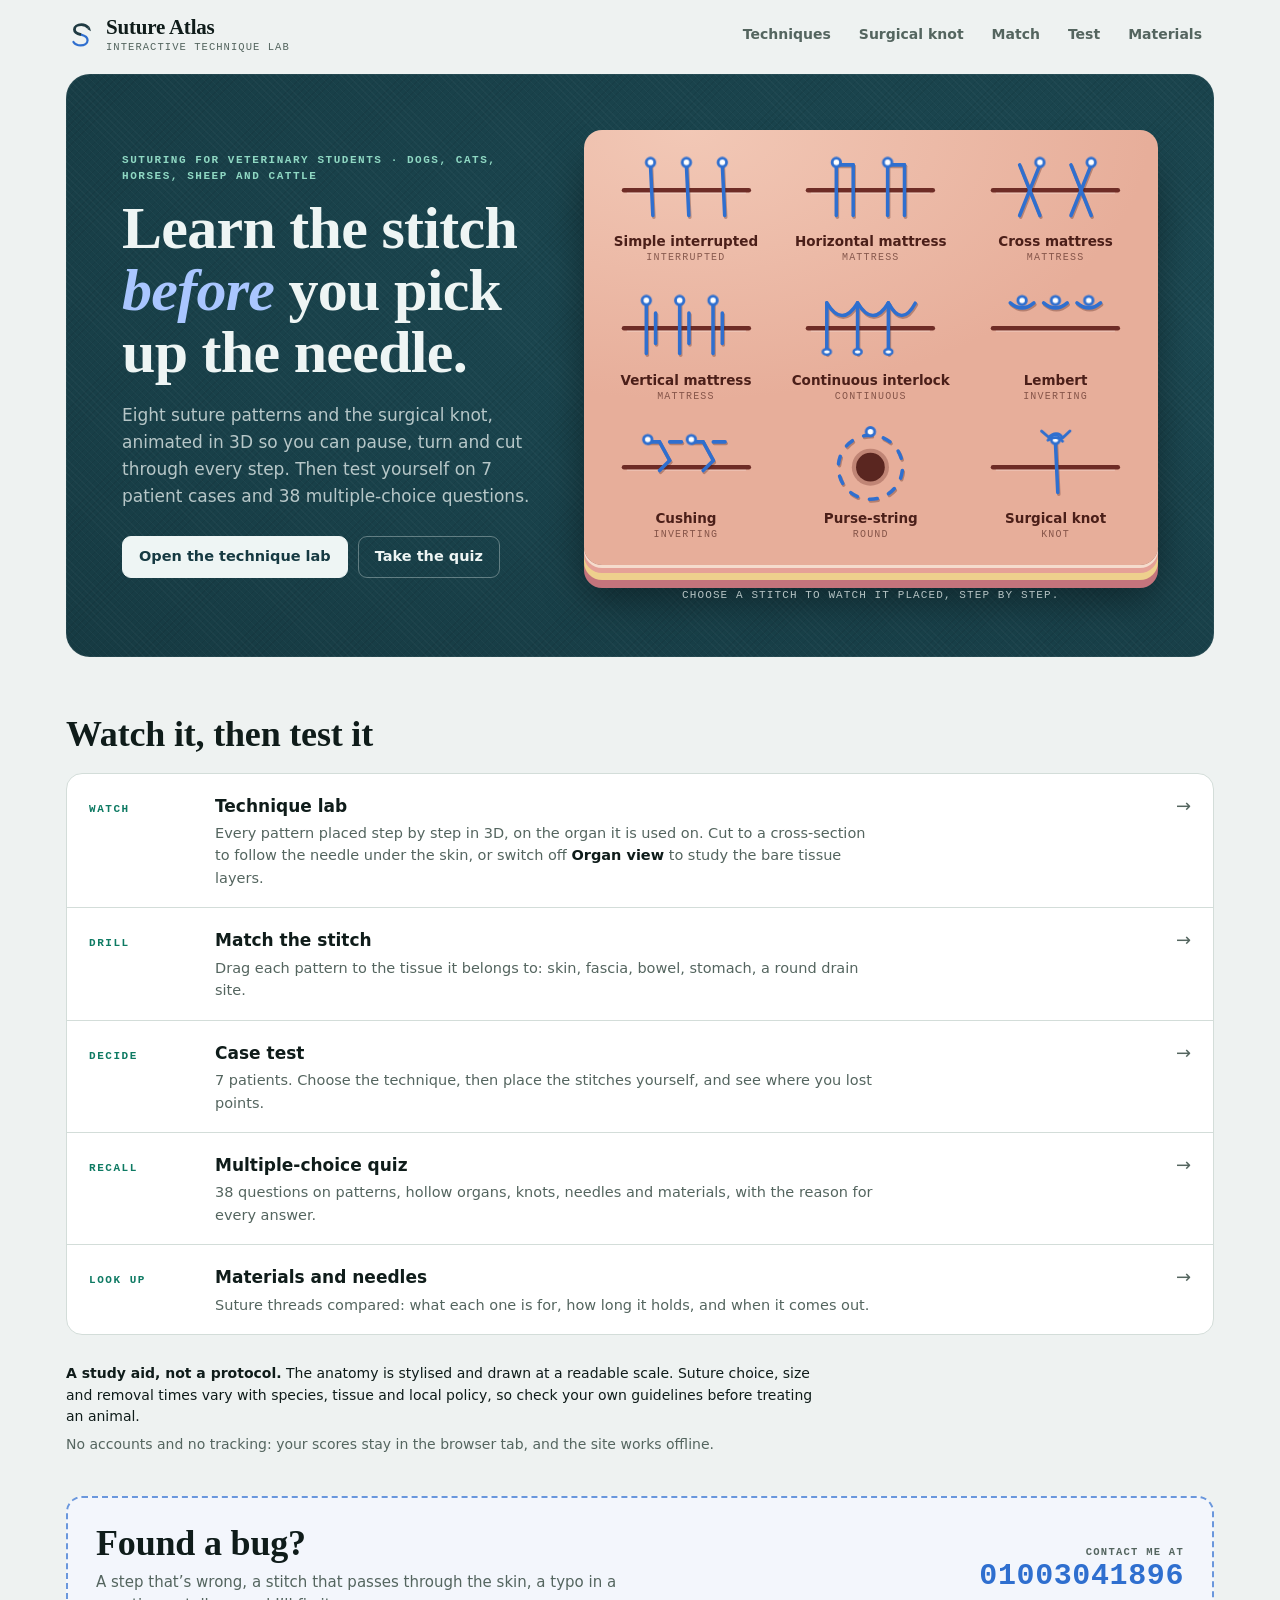
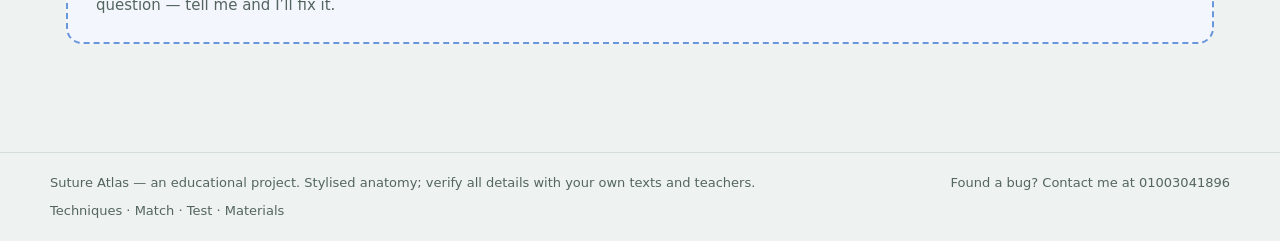
==== commit a3c4d435: "Add files via upload" ====
--- a/index.html
+++ b/index.html
@@ -3,23 +3,26 @@
 <head>
 <meta charset="utf-8">
 <meta name="viewport" content="width=device-width,initial-scale=1">
-<title>Suture Atlas — see the whole stitch</title>
-<meta name="description" content="An interactive atlas of eight basic suturing techniques: 3D animated anatomy, indications, pros and cons, a matching game and a scored case test.">
+<title>Suture Atlas — learn the stitch before you pick up the needle</title>
+<meta name="description" content="Eight basic suture patterns and the surgical knot for veterinary students: 3D animations of every step, a matching drill, seven patient cases and a multiple-choice quiz.">
 <link rel="stylesheet" href="assets/site.css">
-<link rel="icon" href="data:image/svg+xml,%3Csvg xmlns='http://www.w3.org/2000/svg' viewBox='0 0 32 32'%3E%3Crect width='32' height='32' rx='7' fill='%230e7a63'/%3E%3Cpath d='M7 24C12 19 13 11 21 8' stroke='white' stroke-width='2.6' fill='none' stroke-linecap='round'/%3E%3C/svg%3E">
+<link rel="icon" href="assets/favicon.svg" type="image/svg+xml">
 </head>
-<body>
+<body class="home">
 
 <header class="top">
   <a class="brand" href="index.html">
+    <!-- the mark: an S drawn as a suture, a curved needle that hands on to its thread -->
     <svg class="mark" viewBox="0 0 32 32" aria-hidden="true">
-      <path d="M4 27C10 21 11 11 20 7c3-1.4 6-1.2 8-0.6" stroke="#0e7a63" stroke-width="2.6" fill="none" stroke-linecap="round"/>
-      <path d="M6 11c7 1 14 6 20 15" stroke="#2f6fcf" stroke-width="2.2" fill="none" stroke-linecap="round" stroke-dasharray="3 3"/>
+      <path class="thread" d="M16 15.6C19.5 16.5 23 18 23 21.5C23 25 19.5 27 15.5 27C12 27 9.5 25.6 8 23.5"/>
+      <path class="needle" d="M24 8.5C22 6 19.5 5 16.5 5C12 5 9 7.2 9 10C9 13.5 13 14.8 16 15.6"/>
+      <path class="tip" d="M22.7 9.6L26.6 12L25.3 7.4Z"/>
     </svg>
     <span>Suture Atlas<small>Interactive technique lab</small></span>
   </a>
   <nav class="mainnav">
     <a href="atlas.html">Techniques</a>
+    <a href="atlas.html#knot">Surgical knot</a>
     <a href="match.html">Match</a>
     <a href="test.html">Test</a>
     <a href="materials.html">Materials</a>
@@ -28,131 +31,79 @@
 
 <main class="wrap">
 
-  <section class="hero">
-    <div>
-      <p class="eyebrow">Eight techniques · one wound at a time</p>
-      <h1>See the whole stitch, then prove you know it.</h1>
-      <p class="lede" style="margin-top:14px">
-        Every technique is a real 3D model you can rotate, cut and scrub through — needle path,
-        tissue layers, knot and all. Then connect each stitch to the tissue it belongs to,
-        and close a series of wounds for a score.
+  <!-- The hero is a practice pad on a surgical drape: every pattern in the atlas,
+       already closed, each one a way into its lesson. -->
+  <section class="drape" aria-labelledby="homeTitle">
+    <div class="drape-text">
+      <p class="eyebrow">Suturing for veterinary students · dogs, cats, horses, sheep and cattle</p>
+      <h1 id="homeTitle">Learn the stitch <em>before</em> you pick up the needle.</h1>
+      <p class="drape-lede">
+        Eight suture patterns and the surgical knot, animated in 3D so you can pause, turn and cut
+        through every step. Then test yourself on <span data-n="cases">7</span> patient cases and
+        <span data-n="quiz">38</span> multiple-choice questions.
       </p>
-      <div class="hero-actions">
-        <a class="btn primary" href="atlas.html">Open the technique lab</a>
-        <a class="btn" href="test.html">Take the case test</a>
+      <div class="drape-actions">
+        <a class="btn on-drape primary" href="atlas.html">Open the technique lab</a>
+        <a class="btn on-drape" href="test.html#quiz">Take the quiz</a>
       </div>
-      <p class="small muted" style="margin-top:18px">
-        Built for students revising basic suturing. Stylised anatomy, not to scale. Not a substitute
-        for supervised practice on models or patients.
-      </p>
     </div>
-    <div class="hero-figure">
-      <svg viewBox="0 0 460 300" role="img" aria-label="Cross-section of a skin wound closed by one interrupted suture: the thread passes under the wound through the dermis, the knot sits beside the wound line, and the curved needle is drawn up out of the skin.">
-        <defs>
-          <linearGradient id="th" x1="0" y1="0" x2="1" y2="1">
-            <stop offset="0" stop-color="#7db0ff"/><stop offset="1" stop-color="#2f6fcf"/>
-          </linearGradient>
-          <linearGradient id="steel" x1="0" y1="0" x2="1" y2="0">
-            <stop offset="0" stop-color="#eef4fa"/><stop offset=".6" stop-color="#c2cedb"/><stop offset="1" stop-color="#9fb0c0"/>
-          </linearGradient>
-          <radialGradient id="glow" cx=".5" cy=".46" r=".6">
-            <stop offset="0" stop-color="#ffffff" stop-opacity=".06"/><stop offset="1" stop-color="#ffffff" stop-opacity="0"/>
-          </radialGradient>
-          <clipPath id="half-l"><path d="M44 148H214L230 196V252H44Z"/></clipPath>
-          <clipPath id="half-r"><path d="M246 148H416V252H230V196Z"/></clipPath>
-          <clipPath id="block"><path d="M44 148H214L230 196L246 148H416V252H44Z"/></clipPath>
-        </defs>
 
-        <rect width="460" height="300" fill="url(#glow)"/>
-        <g class="fig-grid">
-          <path d="M0 50h460M0 100h460M0 150h460M0 200h460M0 250h460"/>
-          <path d="M60 0v300M120 0v300M180 0v300M240 0v300M300 0v300M360 0v300M420 0v300"/>
-        </g>
+    <figure class="padwrap">
+      <nav class="pad" id="pad" aria-label="Techniques"></nav>
+      <figcaption>Choose a stitch to watch it placed, step by step.</figcaption>
+    </figure>
+  </section>
 
-        <g clip-path="url(#half-l)">
-          <rect x="44" y="148" width="372" height="8" fill="#f2d3c2"/>
-          <rect x="44" y="156" width="372" height="30" fill="#e6a49d"/>
-          <rect x="44" y="186" width="372" height="30" fill="#efd79c"/>
-          <rect x="44" y="216" width="372" height="36" fill="#cf8b90"/>
-        </g>
-        <g clip-path="url(#half-r)">
-          <rect x="44" y="148" width="372" height="8" fill="#f2d3c2"/>
-          <rect x="44" y="156" width="372" height="30" fill="#e6a49d"/>
-          <rect x="44" y="186" width="372" height="30" fill="#efd79c"/>
-          <rect x="44" y="216" width="372" height="36" fill="#cf8b90"/>
-        </g>
-
-        <g class="fig-stubble" clip-path="url(#block)">
-          <path d="M72 152l5-3M94 154l6 2M116 151l4 4M138 155l5-4M160 152l6 3M184 154l4-3M256 152l6 2M280 155l5-4M302 152l5 4M326 154l6-3M348 152l4 3M372 155l5-4M394 152l6 3"/>
-        </g>
-
-        <g class="fig-structure">
-          <path d="M44 148H214L230 196L246 148H416"/>
-          <path d="M44 252H230H416"/>
-          <path d="M44 148v104M416 148v104"/>
-          <path class="sep" d="M44 156h372M44 186h372M44 216h372"/>
-        </g>
-
-        <path d="M196 146 C204 190 250 212 268 186 C274 176 278 160 280 146" fill="none"
-              stroke="#0d2f6b" stroke-width="6" stroke-linecap="round" opacity=".45"/>
-        <path d="M196 146 C204 190 250 212 268 186 C274 176 278 160 280 146" fill="none"
-              stroke="url(#th)" stroke-width="4.2" stroke-linecap="round"/>
-        <path d="M196 146 C188 126 178 112 172 104" fill="none" stroke="url(#th)" stroke-width="4.2" stroke-linecap="round"/>
-        <path d="M280 146 C286 128 290 118 294 110" fill="none" stroke="url(#th)" stroke-width="4.2" stroke-linecap="round"/>
-
-        <g fill="none" stroke="url(#th)" stroke-width="3.2" stroke-linecap="round">
-          <path d="M284 142c-5-6 4-11 7-4s-3 10-6 5"/>
-          <path d="M289 143c4-5 10-1 7 4"/>
-          <path d="M292 145l7 8M287 144l-4 9"/>
-        </g>
-
-        <path d="M294 110 C308 96 324 88 340 88" fill="none" stroke="#66727e" stroke-width="7" stroke-linecap="round" opacity=".5"/>
-        <path d="M294 110 C308 96 324 88 340 88" fill="none" stroke="url(#steel)" stroke-width="5" stroke-linecap="round"/>
-        <path d="M336 88l9 .4" stroke="#f2f6fa" stroke-width="2.2" stroke-linecap="round"/>
-
-        <text class="fig-cap" x="22" y="24">CROSS-SECTION · SIMPLE INTERRUPTED</text>
-        <text class="fig-cap fig-cap-sub" x="22" y="284">THREAD UNDER THE WOUND · KNOT OFF THE WOUND LINE</text>
-      </svg>
+  <section class="route-wrap" aria-labelledby="routeTitle">
+    <h2 class="serif" id="routeTitle">Watch it, then test it</h2>
+    <div class="route">
+      <a href="atlas.html">
+        <span class="verb">Watch</span>
+        <span><strong>Technique lab</strong>
+          <span class="d">Every pattern placed step by step in 3D, on the organ it is used on. Cut to a cross-section to follow the needle under the skin, or switch off <b>Organ view</b> to study the bare tissue layers.</span></span>
+        <span class="go" aria-hidden="true">→</span>
+      </a>
+      <a href="match.html">
+        <span class="verb">Drill</span>
+        <span><strong>Match the stitch</strong>
+          <span class="d">Drag each pattern to the tissue it belongs to: skin, fascia, bowel, stomach, a round drain site.</span></span>
+        <span class="go" aria-hidden="true">→</span>
+      </a>
+      <a href="test.html">
+        <span class="verb">Decide</span>
+        <span><strong>Case test</strong>
+          <span class="d"><span data-n="cases">7</span> patients. Choose the technique, then place the stitches yourself, and see where you lost points.</span></span>
+        <span class="go" aria-hidden="true">→</span>
+      </a>
+      <a href="test.html#quiz">
+        <span class="verb">Recall</span>
+        <span><strong>Multiple-choice quiz</strong>
+          <span class="d"><span data-n="quiz">38</span> questions on patterns, hollow organs, knots, needles and materials, with the reason for every answer.</span></span>
+        <span class="go" aria-hidden="true">→</span>
+      </a>
+      <a href="materials.html">
+        <span class="verb">Look up</span>
+        <span><strong>Materials and needles</strong>
+          <span class="d">Suture threads compared: what each one is for, how long it holds, and when it comes out.</span></span>
+        <span class="go" aria-hidden="true">→</span>
+      </a>
     </div>
   </section>
 
-  <section class="modes">
-    <a class="mode" href="atlas.html">
-      <span class="n">01</span>
-      <strong>The technique lab</strong>
-      <span>Eight 3D animated techniques. Play, scrub, switch between 3D, cross-section and top view — the camera follows the step, so you never have to imagine what is behind the tissue.</span>
-    </a>
-    <a class="mode" href="match.html">
-      <span class="n">02</span>
-      <strong>Connect the stitch</strong>
-      <span>Drag a strand of suture to the tissue it belongs to. Skin, fascia, bowel, stomach, a round drain site — eight sites, one right answer each.</span>
-    </a>
-    <a class="mode" href="test.html">
-      <span class="n">03</span>
-      <strong>The case test</strong>
-      <span>A wound, a decision, then place the stitches yourself. You are scored on the technique you chose and on where you put it, with a breakdown at the end.</span>
-    </a>
+  <section class="readfirst" aria-label="Before you use the atlas">
+    <p><b>A study aid, not a protocol.</b> The anatomy is stylised and drawn at a readable scale. Suture choice, size and removal times vary with species, tissue and local policy, so check your own guidelines before treating an animal.</p>
+    <p class="muted">No accounts and no tracking: your scores stay in the browser tab, and the site works offline.</p>
   </section>
 
-  <section style="margin-top:44px">
-    <p class="eyebrow">The eight</p>
-    <h2 style="margin-top:6px">Techniques in the atlas</h2>
-    <div class="techlist" id="techList"></div>
-  </section>
-
-  <section class="grid" style="grid-template-columns:repeat(auto-fit,minmax(280px,1fr));margin-top:44px">
-    <div class="card">
-      <h3>What this is for</h3>
-      <p class="small muted" style="margin-top:6px">Learning the <b>pattern</b> of each stitch — where the needle enters, what it takes, how the knot is placed, and which tissue each pattern is meant for. The animations are schematic so the geometry stays readable.</p>
+  <section class="bugs" aria-labelledby="bugTitle">
+    <div>
+      <h2 class="serif" id="bugTitle">Found a bug?</h2>
+      <p class="muted">A step that’s wrong, a stitch that passes through the skin, a typo in a question — tell me and I’ll fix it.</p>
     </div>
-    <div class="card">
-      <h3>What it is not</h3>
-      <p class="small muted" style="margin-top:6px">Not a clinical protocol and not a substitute for supervised practice. Material choices, sizes and removal times vary by species, tissue and local policy — always check your own guidelines before treating any animal.</p>
-    </div>
-    <div class="card">
-      <h3>Works offline</h3>
-      <p class="small muted" style="margin-top:6px">Static pages with no accounts, no server and no tracking. Open the folder, or host it free on GitHub Pages. Your score lives in the browser tab and nowhere else.</p>
-    </div>
+    <a class="bugs-call" href="tel:01003041896">
+      <span class="lbl">Contact me at</span>
+      <span class="num">01003041896</span>
+    </a>
   </section>
 
 </main>
@@ -160,6 +111,7 @@
 <footer class="foot">
   <div class="in">
     <span>Suture Atlas — an educational project. Stylised anatomy; verify all details with your own texts and teachers.</span>
+    <span>Found a bug? Contact me at <a href="tel:01003041896">01003041896</a></span>
     <span><a href="atlas.html">Techniques</a> · <a href="match.html">Match</a> · <a href="test.html">Test</a> · <a href="materials.html">Materials</a></span>
   </div>
 </footer>
@@ -168,13 +120,65 @@
 <script src="assets/stitch.js"></script>
 <script>
 (function () {
-  const list = document.getElementById('techList');
-  list.innerHTML = window.SUTURE.TECHNIQUES.map(t =>
-    '<a href="atlas.html#' + t.id + '"><svg data-kind="' + t.draw + '" aria-hidden="true"></svg><span>' +
-    t.name + '<br><span class="small muted" style="font-weight:400">' + t.group + '</span></span></a>'
-  ).join('');
-  document.querySelectorAll('#techList svg').forEach(svg => {
-    StitchSVG.draw(svg, svg.dataset.kind, { organ: false });
+  'use strict';
+  const D = window.SUTURE, S = window.StitchSVG, el = S.el;
+  document.querySelectorAll('[data-n="quiz"]').forEach(n => { n.textContent = (D.QUIZ || []).length; });
+  document.querySelectorAll('[data-n="cases"]').forEach(n => { n.textContent = (D.CASES || []).length; });
+
+  /* where each pattern's stitches cross its incision, 0..1 along it */
+  const AT = {
+    interrupted: [0.22, 0.5, 0.78], horizontal: [0.3, 0.7], cross: [0.3, 0.7], vertical: [0.24, 0.5, 0.76],
+    interlock: [0.16, 0.4, 0.64], lembert: [0.24, 0.5, 0.76], cushing: [0.33, 0.67], purse: [0.5]
+  };
+  /* One incision in the pad, closed with the technique's own pattern: a dark cut,
+     the thread's shadow on the silicone, then the thread itself, sewn in on load. */
+  function tile(svg, t, n) {
+    svg.setAttribute('viewBox', '0 12 100 50');
+    svg.setAttribute('aria-hidden', 'true');
+    const kind = t.id === 'knot' ? 'interrupted' : t.draw;
+    const at = t.id === 'knot' ? [0.5] : (AT[kind] || [0.5]);
+    const g = el('g');
+    if (kind === 'purse') {
+      g.appendChild(el('circle', { cx: 50, cy: 37, r: 11, fill: '#7a3a33', opacity: 0.35 }));
+      g.appendChild(el('circle', { cx: 50, cy: 37, r: 8.5, fill: '#5a2620' }));
+    } else {
+      g.appendChild(el('path', { d: 'M13 37 L87 37', stroke: '#6e2c26', 'stroke-width': 2.6, 'stroke-linecap': 'round', fill: 'none' }));
+      g.appendChild(el('path', { d: 'M15 38.7 L85 38.7', stroke: '#fff', 'stroke-opacity': 0.28, 'stroke-width': 0.8, 'stroke-linecap': 'round', fill: 'none' }));
+    }
+    const sh = el('g', { transform: 'translate(.6 1)', opacity: 0.32 });
+    S.pattern(sh, kind, at, { colour: '#4a1d16' });
+    sh.querySelectorAll('circle,ellipse').forEach(c => c.remove());
+    g.appendChild(sh);
+    const th = el('g');
+    S.pattern(th, kind, at);
+    let k = 0;
+    th.querySelectorAll('path').forEach(p => {
+      p.setAttribute('pathLength', '1');
+      p.setAttribute('class', 'sew');
+      p.style.setProperty('--d', (0.25 + n * 0.11 + k++ * 0.07).toFixed(2) + 's');
+    });
+    th.querySelectorAll('circle,ellipse').forEach(c => {
+      c.setAttribute('class', 'tie');
+      c.style.setProperty('--d', (0.25 + n * 0.11 + k * 0.07).toFixed(2) + 's');
+    });
+    if (t.id === 'knot') {
+      /* the knot tile shows the knot itself: two throws and the two cut tails */
+      const knot = el('g', { class: 'tie', style: '--d:' + (0.25 + n * 0.11 + 0.3).toFixed(2) + 's' });
+      knot.appendChild(el('path', { d: 'M46 19.5c2.6-3.2 6.6-3.2 8 0M45.6 21c3-2.2 6.8-2 8.6.6', fill: 'none', stroke: '#2f6fcf', 'stroke-width': 1.7, 'stroke-linecap': 'round' }));
+      knot.appendChild(el('path', { d: 'M46.2 19.4l-4.4-3.8M54.4 19.6l4.2-4', fill: 'none', stroke: '#2f6fcf', 'stroke-width': 1.7, 'stroke-linecap': 'round' }));
+      th.appendChild(knot);
+    }
+    g.appendChild(th);
+    svg.appendChild(g);
+  }
+
+  const pad = document.getElementById('pad');
+  D.TECHNIQUES.forEach((t, n) => {
+    const a = document.createElement('a');
+    a.href = 'atlas.html#' + t.id;
+    a.innerHTML = '<svg></svg><span class="nm">' + t.name + '</span><span class="gp">' + t.group + '</span>';
+    pad.appendChild(a);
+    tile(a.querySelector('svg'), t, n);
   });
 })();
 </script>
--- a/assets/site.css
+++ b/assets/site.css
@@ -10,7 +10,12 @@
   --stage-sep:rgba(46,28,18,.42); --stage-stubble:rgba(52,33,22,.42);
   --mono:ui-monospace,'SF Mono',Menlo,Consolas,'Liberation Mono',monospace;
   --sans:system-ui,-apple-system,'Segoe UI',Roboto,'Helvetica Neue',Arial,sans-serif;
+  /* the book serif of the wordmark and the page titles: built into most systems, so
+     nothing is downloaded */
+  --serif:'Iowan Old Style','Palatino Linotype',Palatino,'Book Antiqua','URW Palladio L',Georgia,serif;
   --r:12px;
+  /* the mark: a steel needle, a blue thread */
+  --mark-steel:#1f3a42; --mark-thread:#2f6fcf;
 }
 @media (prefers-color-scheme:dark){
   :root{
@@ -18,6 +23,7 @@
     --accent:#4fbfa2; --accent-ink:#06251d; --accent-soft:#16302a;
     --good:#54c78f; --warn:#e0a457; --bad:#e78977;
     --stage:#0a1211;
+    --mark-steel:#dfe9ec; --mark-thread:#7aa6ff;
   }
 }
 *,*::before,*::after{box-sizing:border-box}
@@ -47,10 +53,13 @@
   display:flex;flex-wrap:wrap;align-items:center;gap:10px 22px;
   max-width:1180px;margin:0 auto;padding:16px max(16px,env(safe-area-inset-left)) 14px;
 }
-.brand{display:flex;align-items:center;gap:10px;color:inherit;font-weight:700;font-size:19px;letter-spacing:-.02em}
+.brand{display:flex;align-items:center;gap:10px;color:inherit;font:600 21px/1.1 var(--serif);letter-spacing:-.01em}
 .brand:hover{text-decoration:none}
-.brand .mark{width:26px;height:26px;flex:none}
-.brand small{display:block;font:500 10.5px/1.2 var(--mono);letter-spacing:.1em;text-transform:uppercase;color:var(--mute)}
+.brand .mark{width:30px;height:30px;flex:none}
+.brand .mark .needle{fill:none;stroke:var(--mark-steel);stroke-width:3}
+.brand .mark .tip{fill:var(--mark-steel)}
+.brand .mark .thread{fill:none;stroke:var(--mark-thread);stroke-width:2.4;stroke-linecap:round}
+.brand small{display:block;margin-top:2px;font:500 10.5px/1.2 var(--mono);letter-spacing:.1em;text-transform:uppercase;color:var(--mute)}
 .mainnav{display:flex;flex-wrap:wrap;gap:4px;margin-left:auto}
 .mainnav a{
   padding:7px 12px;border-radius:999px;font-size:14px;font-weight:550;color:var(--mute);
@@ -62,7 +71,6 @@
   .mainnav{width:100%;margin-left:0;justify-content:flex-start;overflow-x:auto;scrollbar-width:none}
   .mainnav::-webkit-scrollbar{display:none}
   .mainnav a{padding:6px 10px;font-size:13.5px}
-  .hero{padding-top:6px}
 }
 
 /* ---------- generic bits ---------- */
@@ -99,32 +107,113 @@
 .banner b{font-weight:650}
 hr.sep{border:0;border-top:1px solid var(--line);margin:22px 0}
 
-/* ---------- home ---------- */
-.hero{display:grid;grid-template-columns:minmax(0,1.15fr) minmax(0,.85fr);gap:34px;align-items:center;padding:18px 0 10px}
-@media (max-width:880px){.hero{grid-template-columns:1fr;gap:22px}}
-.hero-actions{display:flex;flex-wrap:wrap;gap:10px;margin-top:20px}
-.hero-figure{background:var(--stage);border:1px solid var(--line);border-radius:16px;overflow:hidden;position:relative}
-.hero-figure::after{content:'';position:absolute;inset:0;border-radius:16px;box-shadow:inset 0 0 0 1px rgba(255,255,255,.04);pointer-events:none}
-.hero-figure svg{display:block;width:100%;height:auto}
-.hero-figure .fig-grid{fill:none;stroke:var(--stage-grid);stroke-width:.6}
-.hero-figure .fig-stubble{fill:none;stroke:var(--stage-stubble);stroke-width:.8;stroke-linecap:round}
-.hero-figure .fig-structure{fill:none;stroke:var(--stage-edge);stroke-width:1;stroke-linejoin:round}
-.hero-figure .fig-structure .sep{stroke:var(--stage-sep);stroke-width:1}
-.hero-figure .fig-cap{fill:var(--stage-ink);font-family:var(--mono);font-size:9.5px;letter-spacing:1.6px;opacity:.62}
-.hero-figure .fig-cap-sub{letter-spacing:1.2px;opacity:.48}
-.modes{display:grid;grid-template-columns:repeat(auto-fit,minmax(240px,1fr));gap:14px;margin-top:26px}
-.mode{display:block;background:var(--panel);border:1px solid var(--line);border-radius:var(--r);padding:18px 20px;color:inherit}
-.mode:hover{text-decoration:none;border-color:var(--accent);box-shadow:0 1px 0 var(--accent)}
-.mode .n{font:600 11px var(--mono);letter-spacing:.12em;color:var(--mute)}
-.mode strong{display:block;margin:6px 0 4px;font-size:17px}
-.mode span{color:var(--mute);font-size:14px}
-.techlist{display:grid;grid-template-columns:repeat(auto-fill,minmax(210px,1fr));gap:10px;margin-top:16px}
-.techlist a{
-  display:flex;gap:10px;align-items:center;padding:11px 12px;border:1px solid var(--line);
-  border-radius:10px;background:var(--panel);color:inherit;font-weight:550;font-size:14.5px
-}
-.techlist a:hover{border-color:var(--accent);text-decoration:none}
-.techlist svg{width:44px;height:34px;flex:none;border-radius:6px;background:var(--chip)}
+/* ---------- home ----------
+   A practice pad on a surgical drape. The drape is the teal-blue of the 3D field;
+   the pad is the silicone a student first sutures on, its cut edge showing the same
+   four skin layers as the lab, and every incision in it closed with one pattern. */
+.home,.mat{
+  --drape:#1d4b55; --drape-deep:#163a42; --drape-ink:#eef5f4; --drape-mute:rgba(238,245,244,.74);
+  --pad:#e7ae9a; --pad-hi:#f2c8b6; --pad-ink:#4b1f19;
+  --s1:#f5dccd; --s2:#e5a197; --s3:#eed08d; --s4:#c4747c;
+  --thread-hi:#a9c6ff;
+}
+@media (prefers-color-scheme:dark){.home,.mat{--drape:#173f48;--drape-deep:#11313a}}
+.serif{font-family:var(--serif);font-weight:600;letter-spacing:-.005em}
+
+.drape{
+  display:grid;grid-template-columns:minmax(0,5fr) minmax(0,7fr);gap:clamp(28px,4vw,56px);align-items:center;
+  margin-top:6px;padding:clamp(26px,4.4vw,56px);border-radius:24px;color:var(--drape-ink);
+  background:
+    repeating-linear-gradient(45deg,rgba(255,255,255,.028) 0 1px,transparent 1px 5px),
+    repeating-linear-gradient(-45deg,rgba(0,0,0,.06) 0 1px,transparent 1px 5px),
+    radial-gradient(120% 90% at 85% 40%,var(--drape),var(--drape-deep));
+  box-shadow:inset 0 0 0 1px rgba(255,255,255,.05);
+}
+@media (max-width:980px){.drape{grid-template-columns:1fr}}
+.drape .eyebrow{color:#8fd8c3}
+.drape h1{
+  font-family:var(--serif);font-weight:600;font-size:clamp(36px,4.8vw,60px);line-height:1.03;
+  letter-spacing:-.012em;margin-top:14px;color:var(--drape-ink)
+}
+.drape h1 em{font-style:italic;color:var(--thread-hi)}
+.drape-lede{margin-top:18px;font-size:17px;line-height:1.6;color:var(--drape-mute);max-width:46ch}
+.drape-actions{display:flex;flex-wrap:wrap;gap:10px;margin-top:26px}
+.btn.on-drape{background:transparent;border-color:rgba(238,245,244,.34);color:var(--drape-ink);padding:11px 16px}
+.btn.on-drape:hover{background:rgba(238,245,244,.1)}
+.btn.on-drape.primary{background:var(--drape-ink);border-color:var(--drape-ink);color:var(--drape-deep)}
+.btn.on-drape.primary:hover{filter:none;background:#fff}
+.drape a:focus-visible{outline-color:var(--drape-ink)}
+
+.padwrap{margin:0}
+.pad{
+  display:grid;grid-template-columns:repeat(3,minmax(0,1fr));gap:4px;padding:12px;border-radius:18px;
+  background:radial-gradient(130% 100% at 18% 0%,var(--pad-hi),var(--pad) 62%);
+  /* the cut edge of the pad: epidermis, dermis, fat and muscle, then its shadow on the drape */
+  box-shadow:0 3px 0 var(--s1),0 8px 0 var(--s2),0 15px 0 var(--s3),0 23px 0 var(--s4),0 34px 40px rgba(0,0,0,.42);
+  margin-bottom:24px;
+}
+.pad a{
+  display:flex;flex-direction:column;align-items:center;gap:1px;padding:6px 6px 11px;border-radius:12px;
+  color:var(--pad-ink);text-align:center;transition:background .15s
+}
+.pad a:hover{background:rgba(90,30,24,.08);text-decoration:none}
+.pad a:focus-visible{outline:2px solid var(--pad-ink);outline-offset:-2px}
+.pad svg{display:block;width:100%;height:auto}
+.pad .nm{font-weight:650;font-size:13.5px;line-height:1.2}
+.pad .gp{font:500 10px/1.5 var(--mono);letter-spacing:.12em;text-transform:uppercase;color:rgba(75,31,25,.62)}
+.padwrap figcaption{margin-top:4px;font:500 11px var(--mono);letter-spacing:.1em;text-transform:uppercase;color:var(--drape-mute);text-align:center}
+@media (max-width:560px){
+  .pad{grid-template-columns:repeat(2,minmax(0,1fr));padding:8px}
+  .pad a:last-child{grid-column:1/-1}
+  .pad a:last-child svg{max-width:60%}
+}
+/* the threads are sewn in as the page opens */
+.pad .sew{stroke-dasharray:1 2;stroke-dashoffset:1;animation:sew .65s cubic-bezier(.55,0,.25,1) forwards;animation-delay:var(--d)}
+.pad .tie{opacity:0;animation:tie .3s ease forwards;animation-delay:calc(var(--d) + .5s)}
+@keyframes sew{to{stroke-dashoffset:0}}
+@keyframes tie{to{opacity:1}}
+@media (prefers-reduced-motion:reduce){
+  .pad .sew{animation:none;stroke-dasharray:none;stroke-dashoffset:0}
+  .pad .tie{animation:none;opacity:1}
+}
+
+.route-wrap{margin-top:56px}
+h2.serif{font-size:clamp(26px,3vw,36px)}
+.route{margin-top:16px;border:1px solid var(--line);border-radius:16px;background:var(--panel);overflow:hidden}
+.route a{
+  display:grid;grid-template-columns:104px minmax(0,1fr) auto;gap:4px 22px;align-items:baseline;
+  padding:18px 22px;border-top:1px solid var(--line);color:inherit;transition:background .15s
+}
+.route a:first-child{border-top:0}
+.route a:hover{background:var(--chip);text-decoration:none}
+.route a:hover .go{transform:translateX(3px);color:var(--accent)}
+.route a:focus-visible{outline-offset:-3px}
+.route .verb{font:600 11px var(--mono);letter-spacing:.14em;text-transform:uppercase;color:var(--accent)}
+.route strong{display:block;font-size:17px;font-weight:650}
+.route .d{display:block;margin-top:3px;color:var(--mute);font-size:14.5px;max-width:72ch}
+.route .d b{color:var(--ink);font-weight:600}
+.route .go{font-size:18px;color:var(--mute);transition:transform .15s,color .15s}
+@media (max-width:600px){
+  .route a{grid-template-columns:minmax(0,1fr) auto;padding:16px}
+  .route .verb{grid-column:1/-1}
+}
+
+.readfirst{margin-top:28px;display:grid;gap:6px;font-size:14px;max-width:86ch}
+.readfirst b{font-weight:650}
+
+/* the bug report: a box with a stitched edge, in the thread's blue */
+.bugs{
+  margin-top:40px;display:grid;grid-template-columns:minmax(0,1fr) auto;gap:16px 36px;align-items:center;
+  padding:24px 28px;border-radius:16px;border:2px dashed color-mix(in srgb,#2f6fcf 70%,transparent);
+  background:color-mix(in srgb,#2f6fcf 6%,var(--panel))
+}
+.bugs p{margin-top:6px;font-size:15px;max-width:60ch}
+.bugs-call{display:grid;gap:2px;justify-items:end;color:var(--ink)}
+.bugs-call:hover{text-decoration:none}
+.bugs-call .num{font:700 clamp(22px,3vw,30px)/1.1 var(--mono);letter-spacing:.02em;color:#2f6fcf}
+.bugs-call:hover .num{text-decoration:underline;text-underline-offset:4px}
+@media (prefers-color-scheme:dark){.bugs-call .num{color:var(--thread-hi)}}
+@media (max-width:640px){.bugs{grid-template-columns:1fr;padding:20px}.bugs-call{justify-items:start}}
 
 /* ---------- atlas lab ---------- */
 .lab{display:grid;grid-template-columns:minmax(0,1.7fr) minmax(290px,1fr);gap:18px;align-items:start;margin-top:14px}
@@ -143,18 +232,29 @@
   position:absolute;right:14px;bottom:10px;font:400 11px var(--mono);color:var(--stage-ink);
   opacity:.55;pointer-events:none
 }
+/* "Organ view": the site being shown, top right of the player */
+.stage .siteTag{
+  position:absolute;right:14px;top:10px;max-width:58%;text-align:right;
+  font:500 10.5px/1.4 var(--mono);letter-spacing:.06em;color:var(--stage-ink);
+  background:rgba(6,14,13,.62);border:1px solid var(--stage-line);padding:3px 8px;border-radius:4px;pointer-events:none
+}
+.stage .siteTag[hidden]{display:none}
+@media (max-width:600px){.stage .siteTag{left:14px;right:auto;top:30px;max-width:calc(100% - 28px);text-align:left}}
+.siteVar{flex:1 1 100%}
+.siteVar[hidden]{display:none}
 .ann-layer{position:absolute;inset:0;pointer-events:none}
 .ann-layer svg{position:absolute;inset:0;width:100%;height:100%}
 .ann-layer svg line{stroke:var(--stage-line);stroke-width:1}
 .ann-layer svg circle{fill:#fff;stroke:rgba(0,0,0,.45);stroke-width:1}
+/* the step tips are markers, not text to read at length: kept small enough to sit
+   beside the knot instead of covering it */
 .ann{
-  position:absolute;left:0;top:0;font:500 11.5px/1.35 var(--mono);color:var(--stage-ink);
-  background:rgba(6,14,13,.88);border:1px solid var(--stage-line);padding:4px 8px;border-radius:5px;
+  position:absolute;left:0;top:0;font:500 9.5px/1.3 var(--mono);color:var(--stage-ink);
+  background:rgba(6,14,13,.88);border:1px solid var(--stage-line);padding:2px 6px;border-radius:4px;
   white-space:nowrap;opacity:0;transition:opacity .3s;
 }
 .ann.on{opacity:1}
 .nogl{position:absolute;inset:0;display:grid;place-items:center;text-align:center;padding:24px;color:var(--stage-ink);font-size:14px}
-
 .controls{display:flex;flex-wrap:wrap;gap:10px 14px;align-items:center;padding:12px 2px 0}
 .row{display:flex;flex-wrap:wrap;gap:7px;align-items:center}
 .lbl{font:600 10.5px var(--mono);letter-spacing:.12em;text-transform:uppercase;color:var(--mute)}
@@ -204,6 +304,19 @@
 @keyframes stepIn{from{opacity:0;transform:translateY(-4px)}to{opacity:1;transform:none}}
 .stepPanel{margin-top:14px;background:var(--panel);border:1px solid var(--line);border-radius:var(--r);padding:9px 14px 12px}
 .stepPanel .head{display:flex;align-items:center;justify-content:space-between;gap:12px;padding:1px 0 4px}
+/* the technique lab's steps live in the side column, under the technique's name */
+.labRail .stepPanel{margin-top:0;background:none;border:0;border-top:1px solid var(--line);border-radius:0;padding:8px 0 0}
+/* Side by side, the column is exactly as tall as the player beside it - the
+   video and its two rows of controls - and the list scrolls inside it. Laid out
+   absolutely, the column's contents never make the row taller than the player. */
+@media (min-width:961px){
+  .techLab{align-items:stretch}
+  .labRail{position:relative;padding:0;overflow:hidden}
+  .labRail .railIn{position:absolute;inset:0;display:flex;flex-direction:column;padding:16px 16px 0}
+  .labRail .stepPanel{flex:1;min-height:0;display:flex;flex-direction:column}
+  .labRail ol.steps{flex:1;min-height:0;overflow-y:auto;overscroll-behavior:contain;padding-bottom:8px;
+    scrollbar-width:thin;scrollbar-color:var(--line) transparent}
+}
 .legend{flex:1 1 100%;display:flex;flex-wrap:wrap;gap:6px 16px;margin:2px 2px 2px;font-size:12.5px;color:var(--mute);align-items:center}
 .legend span{display:inline-flex;gap:7px;align-items:center}
 .legend i{width:12px;height:12px;border-radius:3px;display:inline-block;border:1px solid rgba(0,0,0,.22)}
@@ -298,22 +411,216 @@
 .final .big{font:700 clamp(44px,9vw,72px)/1 var(--mono);letter-spacing:-.03em;color:var(--accent)}
 .breakdown{display:grid;gap:8px;margin-top:18px;text-align:left}
 .breakdown div{display:grid;grid-template-columns:1fr auto;gap:10px;padding:8px 0;border-top:1px solid var(--line);font-size:14px}
+[role="tabpanel"][hidden]{display:none}
+
+/* ---------- multiple-choice quiz ---------- */
+.testTabs{margin:18px 0 0}
+.quizStart .topicRow{margin-top:8px}
+.quizStart .cnt{font:500 11px var(--mono);opacity:.62;margin-left:2px}
+.qscore{margin-left:auto}
+.qprog{height:5px;margin:2px 0 16px}
+.qprog i{transition:width .3s}
+.qtext{font-size:18px;font-weight:620;line-height:1.42;margin:0 0 14px;text-wrap:pretty}
+.qopts{display:grid;gap:8px}
+.qopts .opt{font-size:15px;padding:12px 14px;line-height:1.35}
+.qfb{margin-top:14px;padding:14px 16px;border-radius:10px;border:1px solid var(--line)}
+.qfb.ok{border-color:var(--good);background:color-mix(in srgb,var(--good) 9%,transparent)}
+.qfb.no{border-color:var(--bad);background:color-mix(in srgb,var(--bad) 7%,transparent)}
+.qnext{display:flex;flex-wrap:wrap;gap:10px 18px;align-items:center;margin-top:14px}
+.missed{margin:10px 0 0;padding-left:22px;display:grid;gap:14px}
+.missed li{padding-left:4px}
+.missed li p+p{margin-top:3px}
+.qend{display:flex;gap:10px;flex-wrap:wrap;margin-top:20px}
 
 /* ---------- materials ---------- */
-.matgrid{display:grid;grid-template-columns:repeat(auto-fit,minmax(270px,1fr));gap:14px}
-.threadfig{margin:28px 0 0;background:var(--panel);border:1px solid var(--line);border-radius:14px;padding:8px}
+/* The materials page shares the home page's drape; its own object is the suture
+   packet: the hero is one read like a plate in an atlas, and each thread is a packet. */
+.mat{
+  --pk-abs:#6c4f9c; --pk-non:#2f5d82;            /* the packet's band: absorbable or not */
+  --hold:#0e7a63; --absorb:#73b9a5;              /* strength chart: one hue, two steps (validated) */
+  --paper:#fbfaf6; --paper-ink:#1d2a2e; --paper-mute:#5d6b70; --paper-line:#dfe3e1;
+}
+@media (prefers-color-scheme:dark){.mat{--hold:#5cc9ac;--absorb:#2f6f61}}
+.mat-hero{grid-template-columns:minmax(0,4fr) minmax(0,8fr)}
+.mat-hero h1{font-size:clamp(34px,4vw,52px)}
+@media (max-width:980px){.mat-hero{grid-template-columns:1fr}}
+.jump{display:flex;flex-wrap:wrap;gap:6px 8px;margin-top:24px}
+.jump a{padding:6px 11px;border-radius:999px;border:1px solid rgba(238,245,244,.28);color:var(--drape-ink);font-size:13.5px}
+.jump a:hover{background:rgba(238,245,244,.1);text-decoration:none}
+
+/* the packet on the drape, labelled A-D */
+.readpack{margin:0;display:grid;grid-template-columns:minmax(0,1.05fr) minmax(0,1fr);gap:22px;align-items:center}
+@media (max-width:1100px){.readpack{grid-template-columns:1fr}}
+.bigpack{
+  position:relative;background:var(--paper);color:var(--paper-ink);border-radius:6px;overflow:hidden;
+  box-shadow:0 1px 0 rgba(255,255,255,.4) inset,0 18px 40px rgba(0,0,0,.38);transform:rotate(-1.2deg)
+}
+.bigpack::before{ /* the peel tab */
+  content:'';position:absolute;top:0;right:0;width:34px;height:34px;
+  background:linear-gradient(225deg,var(--drape-deep) 0 50%,#e7e3d8 50% 100%);box-shadow:-2px 2px 4px rgba(0,0,0,.12)
+}
+.bp-band{display:flex;align-items:center;gap:8px;padding:9px 48px 9px 16px;background:var(--pk-non);color:#fff;font:600 11px var(--mono);letter-spacing:.12em;text-transform:uppercase}
+.bp-main{display:flex;justify-content:space-between;align-items:flex-start;gap:12px;padding:16px 16px 4px;border-top:1px dashed var(--paper-line)}
+.bp-name{font:600 26px/1.1 var(--serif);display:flex;align-items:center;gap:8px}
+.bp-brand{margin-top:4px;font:500 11.5px var(--mono);letter-spacing:.08em;text-transform:uppercase;color:var(--paper-mute)}
+.bp-size{display:flex;align-items:center;gap:8px;font:700 40px/1 var(--mono);letter-spacing:-.02em;white-space:nowrap}
+.bp-needle{padding:4px 16px 8px}
+.bp-needle svg{display:block;width:100%;max-width:230px;height:auto}
+.bp-nlabel{display:flex;align-items:center;gap:8px;font:500 11.5px var(--mono);color:var(--paper-ink);white-space:nowrap}
+.bp-nlabel .sym{display:inline-grid;width:20px;height:20px}
+.bp-foot{display:flex;justify-content:space-between;gap:10px;padding:9px 16px;border-top:1px solid var(--paper-line);font:500 11px var(--mono);letter-spacing:.06em;text-transform:uppercase;color:var(--paper-mute)}
+.co{
+  display:inline-grid;place-items:center;flex:none;width:19px;height:19px;border-radius:50%;
+  background:#f2c94c;color:#3b2a00;font:700 10.5px var(--mono);font-style:normal;letter-spacing:0;
+  box-shadow:0 0 0 2px rgba(0,0,0,.12)
+}
+.readpack figcaption .lbl{color:var(--drape-mute)}
+.callouts{list-style:none;margin:10px 0 0;padding:0;display:grid;gap:12px}
+.callouts li{display:grid;grid-template-columns:19px 1fr;gap:10px;align-items:start;font-size:14px;line-height:1.5;color:var(--drape-mute)}
+.callouts li b{color:var(--drape-ink);font-weight:600}
+
+.mat-sec{margin-top:58px}
+.mat-lead{margin-top:6px;color:var(--mute);font-size:15px;max-width:72ch}
+
+/* two questions, as a 2 x 2 */
+.quad{margin-top:18px;display:grid;border:1px solid var(--line);border-radius:16px;overflow:hidden;background:var(--panel)}
+.quad [role="row"]{display:grid;grid-template-columns:minmax(150px,.8fr) 1fr 1fr}
+.quad [role="row"]+[role="row"]{border-top:1px solid var(--line)}
+.quad [role="columnheader"],.quad [role="rowheader"],.quad [role="cell"]{padding:16px 18px}
+.quad [role="columnheader"]+[role="columnheader"],.quad [role="cell"]{border-left:1px solid var(--line)}
+.quad b{display:block;font-weight:650;font-size:15.5px}
+.quad small{display:block;margin-top:4px;color:var(--mute);font-size:13px;line-height:1.45}
+.quad .q-head{background:var(--chip)}
+.quad [role="cell"]{display:flex;flex-wrap:wrap;gap:8px;align-content:flex-start}
+.quad [role="cell"] a{
+  display:inline-flex;align-items:baseline;gap:6px;padding:7px 12px;border-radius:999px;
+  border:1px solid var(--line);background:var(--bg);color:var(--ink);font-weight:600;font-size:14px
+}
+.quad [role="cell"] a small{display:inline;margin:0;font:500 11px var(--mono);color:var(--mute)}
+.quad [role="cell"] a:hover{border-color:var(--accent);text-decoration:none}
+@media (max-width:700px){
+  .quad [role="row"]{grid-template-columns:minmax(0,1fr) minmax(0,1fr)}
+  .quad [role="columnheader"],.quad [role="rowheader"],.quad [role="cell"]{padding:12px}
+  .quad [role="cell"] a{flex-wrap:wrap;row-gap:0;font-size:13px;padding:6px 10px;border-radius:12px}
+  .quad .q-corner{display:none}
+  .quad [role="rowheader"]{grid-column:1/-1;background:var(--chip)}
+  .quad [role="row"]:not(.q-head) [role="cell"]:nth-of-type(2){border-left:0}
+  .quad .q-head [role="columnheader"]:nth-of-type(2){border-left:0}
+}
+
+.threadfig{margin:22px 0 0;background:var(--panel);border:1px solid var(--line);border-radius:14px;padding:8px}
 .threadfig img{display:block;width:100%;height:auto;border-radius:9px}
 .threadfig figcaption{margin:10px 8px 4px;font-size:13.5px;line-height:1.55;color:var(--mute);max-width:82ch}
 .threadfig figcaption b{color:var(--ink);font-weight:650}
-.matcard h3{font-size:16px;margin-bottom:2px}
-.matcard .sub{font:500 11.5px var(--mono);letter-spacing:.06em;text-transform:uppercase;color:var(--accent);margin-bottom:8px}
-.kv{display:grid;grid-template-columns:96px 1fr;gap:2px 10px;font-size:13.5px;margin-top:8px}
-.kv dt{color:var(--mute);font:500 12px var(--mono)}
-.kv dd{margin:0}
-.two{display:grid;grid-template-columns:repeat(auto-fit,minmax(300px,1fr));gap:16px}
-.flow{display:grid;gap:10px;margin-top:12px}
-.flow div{display:grid;grid-template-columns:24px 1fr;gap:10px;align-items:start;font-size:14.5px}
-.flow .num{width:24px;height:24px;border-radius:7px;background:var(--accent);color:var(--accent-ink);display:grid;place-items:center;font:600 12px var(--mono);margin-top:2px}
+
+/* the eight packets */
+.packets{margin-top:18px;display:grid;grid-template-columns:repeat(auto-fill,minmax(250px,1fr));gap:16px}
+.packet{background:var(--panel);border:1px solid var(--line);border-radius:10px;overflow:hidden;scroll-margin-top:18px}
+.packet:target{outline:2px solid var(--accent);outline-offset:2px}
+.pk-band{display:flex;justify-content:space-between;gap:8px;padding:7px 12px;color:#fff;font:600 10px var(--mono);letter-spacing:.11em;text-transform:uppercase}
+.packet.is-abs .pk-band{background:var(--pk-abs)}
+.packet.is-non .pk-band{background:var(--pk-non)}
+.pk-body{padding:12px 14px 14px;border-top:1px dashed var(--line)}
+.pk-body h3{display:flex;flex-wrap:wrap;align-items:baseline;gap:4px 8px;margin:0}
+.pk-body h3 .g{font:600 19px/1.15 var(--serif)}
+.pk-body h3 .b{font:500 11px var(--mono);letter-spacing:.08em;text-transform:uppercase;color:var(--mute)}
+.pk-thread{margin:10px 0 8px}
+.pk-thread svg{display:block;width:100%;height:16px}
+.pk-use{font-size:13.5px;line-height:1.5}
+.pk-kv{display:grid;grid-template-columns:62px 1fr;gap:6px 10px;margin:12px 0 0;font-size:13px;line-height:1.45}
+.pk-kv dt{font:600 10.5px/1.8 var(--mono);letter-spacing:.08em;text-transform:uppercase;color:var(--mute)}
+.pk-kv dd{margin:0}
+
+/* how long each thread holds */
+.hold-legend{display:flex;flex-wrap:wrap;gap:6px 18px;margin-top:16px;font-size:13px;color:var(--mute)}
+.hold-legend span{display:inline-flex;align-items:center;gap:7px}
+.hold-legend i{display:inline-block;width:18px;height:10px;border-radius:0 3px 3px 0}
+.k-hold{background:var(--hold)}
+.k-abs{background:var(--absorb)}
+.k-perm{background:var(--hold);clip-path:polygon(0 0,70% 0,100% 50%,70% 100%,0 100%)}
+.holdchart{position:relative;margin-top:12px;padding:10px 0 4px;border:1px solid var(--line);border-radius:16px;background:var(--panel)}
+.hrow,.haxis{display:grid;grid-template-columns:minmax(120px,190px) minmax(0,1fr) minmax(150px,210px);gap:16px;align-items:center;padding:0 18px}
+.hrow{min-height:44px;cursor:default;border-radius:8px}
+.hrow:hover,.hrow:focus-visible{background:var(--chip)}
+.hrow:focus-visible{outline-offset:-2px}
+.hname{font-weight:600;font-size:14px;line-height:1.2}
+.hname small{display:block;font:500 10.5px var(--mono);letter-spacing:.06em;text-transform:uppercase;color:var(--mute);margin-top:2px}
+.hplot{
+  position:relative;height:44px;
+  background-image:linear-gradient(to right,var(--line) 1px,transparent 1px);
+  background-size:calc(100% * 4 / 26) 100%;background-repeat:repeat-x
+}
+.hplot .bar{position:absolute;top:50%;height:12px;margin-top:-6px}
+.hplot .bar.hold{background:var(--hold);border-radius:0 4px 4px 0}
+.hplot .bar.abs{background:var(--absorb);border-radius:0 4px 4px 0}
+.hplot .bar.perm{border-radius:0;clip-path:polygon(0 0,calc(100% - 9px) 0,100% 50%,calc(100% - 9px) 100%,0 100%)}
+.hval{font:500 12.5px var(--mono);color:var(--mute)}
+.haxis{height:24px}
+.haxis .ticks{position:relative;height:100%}
+.haxis .ticks i{position:absolute;top:2px;transform:translateX(-50%);font:500 11px var(--mono);font-style:normal;color:var(--mute);white-space:nowrap}
+.haxis .ticks i:first-child{transform:none}
+.haxis .ticks i.end{transform:translateX(-100%)}
+.htip{
+  position:absolute;z-index:3;max-width:280px;padding:9px 11px;border-radius:8px;pointer-events:none;
+  background:var(--ink);color:var(--bg);font-size:13px;line-height:1.45;box-shadow:0 8px 24px rgba(0,0,0,.25)
+}
+.htip[hidden]{display:none}
+@media (max-width:700px){
+  .hrow,.haxis{grid-template-columns:minmax(0,1fr);gap:2px;padding:6px 14px}
+  .hrow{min-height:0}
+  .hplot{height:22px}
+  .haxis{display:none}
+}
+.astable{margin-top:12px}
+.astable summary{cursor:pointer;color:var(--accent);font-weight:600;font-size:14px}
+.astable .tw{margin-top:10px;background:var(--panel);border:1px solid var(--line);border-radius:12px;padding:4px 6px}
+
+/* which thread with which stitch */
+.fitkey{display:flex;flex-wrap:wrap;gap:6px 18px;margin-top:14px;font-size:13px;color:var(--mute)}
+.fitkey span{display:inline-flex;align-items:center;gap:7px}
+.dot{display:inline-block;width:12px;height:12px;border-radius:50%;vertical-align:middle}
+.dot.t{background:var(--accent)}
+.dot.p{box-shadow:inset 0 0 0 2px var(--accent)}
+.dot.r{width:10px;height:2px;border-radius:2px;background:var(--line)}
+.bystitch{margin-top:12px;padding:6px 10px}
+.bystitch table{min-width:760px}
+.bystitch thead th{text-align:center;white-space:nowrap}
+.bystitch thead th:first-child{text-align:left}
+.bystitch td{text-align:center;vertical-align:middle;position:relative}
+.bystitch tbody th{font:600 14px var(--sans);letter-spacing:0;text-transform:none;color:var(--ink);border-top:1px solid var(--line)}
+.bystitch tbody th small{display:block;font:500 10.5px var(--mono);letter-spacing:.06em;text-transform:uppercase;color:var(--mute);margin-top:2px}
+.bystitch tbody tr:hover{background:var(--chip)}
+.sr{position:absolute;width:1px;height:1px;overflow:hidden;clip:rect(0 0 0 0);white-space:nowrap}
+
+/* needle points */
+.points{margin-top:18px;display:grid;grid-template-columns:repeat(auto-fit,minmax(230px,1fr));gap:16px}
+.point{margin:0;padding:16px;background:var(--panel);border:1px solid var(--line);border-radius:14px;display:grid;grid-template-columns:1fr 64px;gap:4px 10px;align-items:center}
+.point svg{display:block;width:100%;height:auto}
+.point .steel{fill:#b8c4cc;stroke:#5c6a73;stroke-width:1.4;stroke-linejoin:round}
+.point .edge{stroke:#26343b;stroke-width:2;fill:none}
+.point .cap{font:500 9px var(--mono);letter-spacing:.08em;text-transform:uppercase;fill:var(--mute)}
+.point .cap.mid{text-anchor:middle;font-size:7.5px}
+.point figcaption{grid-column:1/-1;display:grid;gap:4px;margin-top:8px;font-size:13.5px;line-height:1.5}
+.point figcaption b{font:600 18px var(--serif)}
+.point .where{font:500 11px var(--mono);letter-spacing:.06em;text-transform:uppercase;color:var(--accent)}
+
+/* sizes, to scale */
+.gauge{margin-top:18px;padding:8px 18px 14px;background:var(--panel);border:1px solid var(--line);border-radius:16px}
+.g-row{display:grid;grid-template-columns:56px minmax(80px,1.2fr) 70px minmax(0,2.4fr);gap:14px;align-items:center;padding:9px 0;border-top:1px solid var(--line)}
+.g-row:first-child{border-top:0}
+.g-head{font:600 10.5px var(--mono);letter-spacing:.09em;text-transform:uppercase;color:var(--mute);padding:6px 0}
+.g-size{font:700 18px var(--mono)}
+.g-line{display:flex;align-items:center;height:14px}
+.g-line i{display:block;width:100%;min-height:1px;border-radius:99px;background:var(--mark-thread)}
+.g-mm{font:500 12.5px var(--mono);color:var(--mute)}
+.g-use{font-size:14px}
+@media (max-width:640px){.g-row{grid-template-columns:44px 1fr 64px}.g-use{grid-column:1/-1}.g-head span:last-child{display:none}}
+
+/* the order of the questions, which is the point of this list */
+.steps-in-order{margin:16px 0 0;padding:0;list-style:none;counter-reset:q;display:grid;gap:12px;max-width:86ch}
+.steps-in-order li{counter-increment:q;display:grid;grid-template-columns:40px 1fr;gap:12px;font-size:15px;line-height:1.55}
+.steps-in-order li::before{content:counter(q);font:600 26px/1 var(--serif);color:var(--accent)}
+.steps-in-order b{font-weight:650}
 
 /* ---------- footer ---------- */
 .foot{border-top:1px solid var(--line);margin-top:44px;padding:20px max(16px,env(safe-area-inset-left));color:var(--mute);font-size:13px}
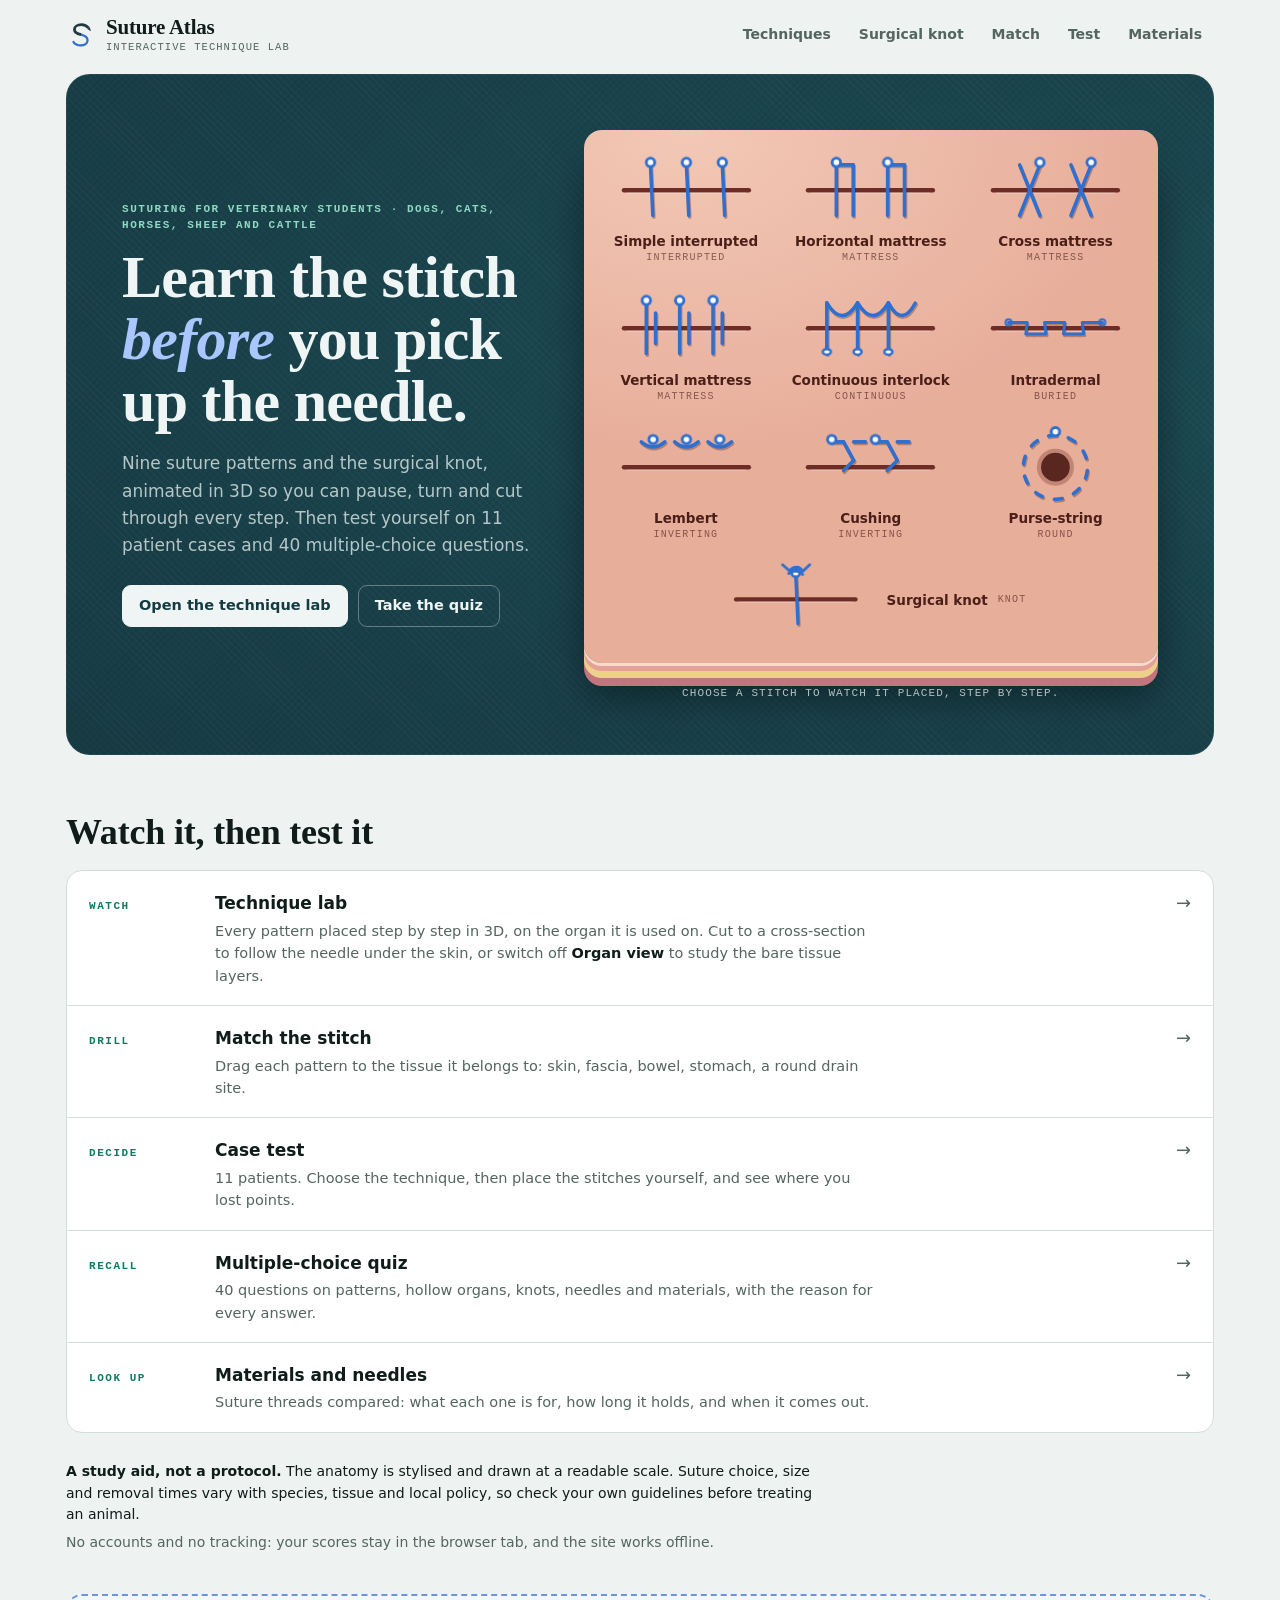
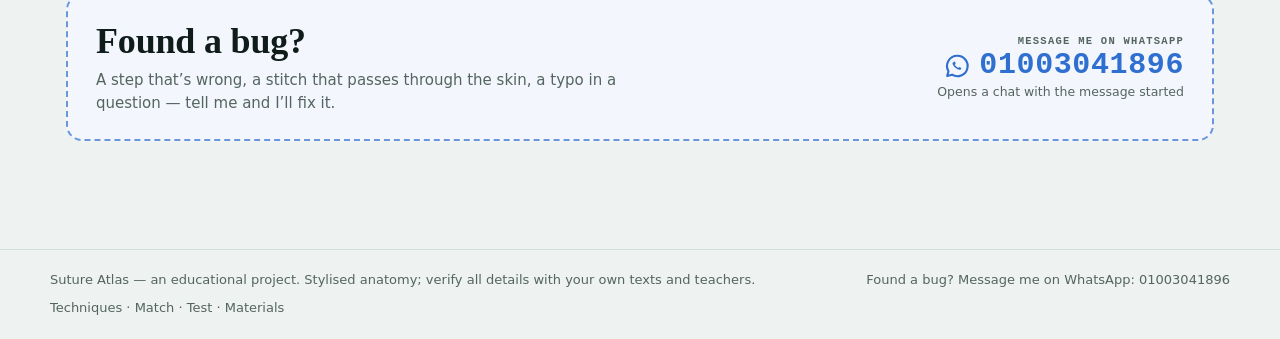
==== commit 9ad0de7a: "Add files via upload" ====
--- a/index.html
+++ b/index.html
@@ -4,7 +4,7 @@
 <meta charset="utf-8">
 <meta name="viewport" content="width=device-width,initial-scale=1">
 <title>Suture Atlas — learn the stitch before you pick up the needle</title>
-<meta name="description" content="Eight basic suture patterns and the surgical knot for veterinary students: 3D animations of every step, a matching drill, seven patient cases and a multiple-choice quiz.">
+<meta name="description" content="Nine basic suture patterns and the surgical knot for veterinary students: 3D animations of every step, a matching drill, eleven patient cases and a multiple-choice quiz.">
 <link rel="stylesheet" href="assets/site.css">
 <link rel="icon" href="assets/favicon.svg" type="image/svg+xml">
 </head>
@@ -38,7 +38,7 @@
       <p class="eyebrow">Suturing for veterinary students · dogs, cats, horses, sheep and cattle</p>
       <h1 id="homeTitle">Learn the stitch <em>before</em> you pick up the needle.</h1>
       <p class="drape-lede">
-        Eight suture patterns and the surgical knot, animated in 3D so you can pause, turn and cut
+        Nine suture patterns and the surgical knot, animated in 3D so you can pause, turn and cut
         through every step. Then test yourself on <span data-n="cases">7</span> patient cases and
         <span data-n="quiz">38</span> multiple-choice questions.
       </p>
@@ -100,9 +100,10 @@
       <h2 class="serif" id="bugTitle">Found a bug?</h2>
       <p class="muted">A step that’s wrong, a stitch that passes through the skin, a typo in a question — tell me and I’ll fix it.</p>
     </div>
-    <a class="bugs-call" href="tel:01003041896">
-      <span class="lbl">Contact me at</span>
-      <span class="num">01003041896</span>
+    <a class="bugs-call" href="https://wa.me/201003041896?text=Hi%2C%20I%20found%20a%20bug%20in%20Suture%20Atlas%3A%20" target="_blank" rel="noopener">
+      <span class="lbl">Message me on WhatsApp</span>
+      <span class="num"><svg class="wa" viewBox="0 0 24 24" aria-hidden="true"><path d="M12 3.2a8.6 8.6 0 0 0-7.4 13l-1.1 4 4.1-1.1A8.6 8.6 0 1 0 12 3.2Z" fill="none" stroke="currentColor" stroke-width="1.8" stroke-linejoin="round"/><path d="M9 8.6c.3-.6.7-.6 1-.6l.6 1.5c.1.3 0 .5-.2.7l-.4.5c.6 1.2 1.6 2.1 2.8 2.7l.5-.5c.2-.2.4-.2.7-.1l1.5.7c0 .4 0 .9-.6 1.2-.6.4-1.6.4-3.3-.6-1.6-1-2.8-2.4-3.4-3.8-.3-.8-.1-1.4.4-1.7Z" fill="currentColor"/></svg>01003041896</span>
+      <span class="lbl">Opens a chat with the message started</span>
     </a>
   </section>
 
@@ -111,7 +112,7 @@
 <footer class="foot">
   <div class="in">
     <span>Suture Atlas — an educational project. Stylised anatomy; verify all details with your own texts and teachers.</span>
-    <span>Found a bug? Contact me at <a href="tel:01003041896">01003041896</a></span>
+    <span>Found a bug? Message me on <a href="https://wa.me/201003041896?text=Hi%2C%20I%20found%20a%20bug%20in%20Suture%20Atlas%3A%20" target="_blank" rel="noopener">WhatsApp: 01003041896</a></span>
     <span><a href="atlas.html">Techniques</a> · <a href="match.html">Match</a> · <a href="test.html">Test</a> · <a href="materials.html">Materials</a></span>
   </div>
 </footer>
@@ -128,7 +129,7 @@
   /* where each pattern's stitches cross its incision, 0..1 along it */
   const AT = {
     interrupted: [0.22, 0.5, 0.78], horizontal: [0.3, 0.7], cross: [0.3, 0.7], vertical: [0.24, 0.5, 0.76],
-    interlock: [0.16, 0.4, 0.64], lembert: [0.24, 0.5, 0.76], cushing: [0.33, 0.67], purse: [0.5]
+    interlock: [0.16, 0.4, 0.64], intradermal: [0.24, 0.5, 0.76], lembert: [0.24, 0.5, 0.76], cushing: [0.33, 0.67], purse: [0.5]
   };
   /* One incision in the pad, closed with the technique's own pattern: a dark cut,
      the thread's shadow on the silicone, then the thread itself, sewn in on load. */
--- a/assets/site.css
+++ b/assets/site.css
@@ -162,10 +162,17 @@
 .pad .nm{font-weight:650;font-size:13.5px;line-height:1.2}
 .pad .gp{font:500 10px/1.5 var(--mono);letter-spacing:.12em;text-transform:uppercase;color:rgba(75,31,25,.62)}
 .padwrap figcaption{margin-top:4px;font:500 11px var(--mono);letter-spacing:.1em;text-transform:uppercase;color:var(--drape-mute);text-align:center}
+/* nine patterns in three rows of three, and the knot that finishes them all along the bottom */
+.pad a:last-child{grid-column:1/-1;flex-direction:row;justify-content:center;gap:10px;padding-top:2px}
+.pad a:last-child svg{max-width:30%}
+.pad a:last-child .nm{align-self:center}
+.pad a:last-child .gp{align-self:center}
 @media (max-width:560px){
-  .pad{grid-template-columns:repeat(2,minmax(0,1fr));padding:8px}
-  .pad a:last-child{grid-column:1/-1}
-  .pad a:last-child svg{max-width:60%}
+  .pad{padding:8px;gap:2px}
+  .pad a{padding:4px 3px 8px}
+  .pad .nm{font-size:11.5px}
+  .pad .gp{display:none}
+  .pad a:last-child svg{max-width:42%}
 }
 /* the threads are sewn in as the page opens */
 .pad .sew{stroke-dasharray:1 2;stroke-dashoffset:1;animation:sew .65s cubic-bezier(.55,0,.25,1) forwards;animation-delay:var(--d)}
@@ -210,7 +217,9 @@
 .bugs p{margin-top:6px;font-size:15px;max-width:60ch}
 .bugs-call{display:grid;gap:2px;justify-items:end;color:var(--ink)}
 .bugs-call:hover{text-decoration:none}
-.bugs-call .num{font:700 clamp(22px,3vw,30px)/1.1 var(--mono);letter-spacing:.02em;color:#2f6fcf}
+.bugs-call .num{display:inline-flex;align-items:center;gap:8px;font:700 clamp(22px,3vw,30px)/1.1 var(--mono);letter-spacing:.02em;color:#2f6fcf}
+.bugs-call .wa{width:.95em;height:.95em;flex:none}
+.bugs-call .lbl:last-child{text-transform:none;letter-spacing:0;font:400 12.5px var(--sans)}
 .bugs-call:hover .num{text-decoration:underline;text-underline-offset:4px}
 @media (prefers-color-scheme:dark){.bugs-call .num{color:var(--thread-hi)}}
 @media (max-width:640px){.bugs{grid-template-columns:1fr;padding:20px}.bugs-call{justify-items:start}}
@@ -341,19 +350,22 @@
 .note{color:var(--mute);font-size:12.5px;margin-top:10px}
 
 /* ---------- match game ---------- */
+.matchTitle{font-size:clamp(30px,4vw,44px);margin-top:10px;line-height:1.1}
+.matchFeedback{min-height:22px;margin-top:6px;font-weight:600;color:var(--accent)}
 .match-board{
-  display:grid;grid-template-columns:minmax(0,1fr) 120px minmax(0,1fr);gap:0;
-  background:var(--panel);border:1px solid var(--line);border-radius:14px;overflow:hidden;position:relative
+  display:grid;grid-template-columns:minmax(220px,.75fr) 90px minmax(0,1.6fr);gap:0;margin-top:6px;
+  background:var(--panel);border:1px solid var(--line);border-radius:16px;overflow:hidden;position:relative
 }
 .wires{position:absolute;inset:0;width:100%;height:100%;pointer-events:none;overflow:visible;z-index:1}
 @media (max-width:760px){.match-board{grid-template-columns:1fr;gap:10px;padding-bottom:10px}.wires{display:none}}
 .match-col{padding:14px;display:grid;gap:9px;align-content:start}
 .match-col h3{font:600 10.5px var(--mono);letter-spacing:.12em;text-transform:uppercase;color:var(--mute);margin-bottom:2px}
 .pill{
-  border:1px solid var(--line);background:var(--panel);border-radius:9px;padding:9px 12px;text-align:left;
-  font-size:14px;font-weight:550;display:flex;align-items:center;gap:9px;position:relative;z-index:2
-}
-.pill .dot{width:9px;height:9px;border-radius:50%;background:var(--accent);flex:none}
+  border:1px solid var(--line);background:var(--panel);border-radius:11px;padding:7px 12px 7px 7px;text-align:left;
+  font-size:14px;font-weight:600;line-height:1.25;display:flex;align-items:center;gap:10px;position:relative;z-index:2
+}
+.pill svg{width:50px;height:35px;flex:none;border-radius:6px}
+.pill small{display:block;margin-top:1px;font:500 10px var(--mono);letter-spacing:.07em;text-transform:uppercase;color:var(--mute)}
 .pill:hover{border-color:var(--accent)}
 .pill[aria-pressed="true"]{border-color:var(--accent);background:var(--accent-soft);box-shadow:0 0 0 2px var(--accent-soft)}
 .pill.done{opacity:.62}
@@ -361,18 +373,22 @@
 .pill.src{cursor:grab}
 .pill.src.dragging{opacity:.4}
 .site{
-  border:1px solid var(--line);border-radius:10px;padding:10px 12px;display:grid;grid-template-columns:52px 1fr;
-  gap:2px 11px;align-items:center;text-align:left;background:var(--panel)
+  border:1px solid var(--line);border-radius:12px;padding:7px;display:grid;grid-template-columns:112px 1fr;
+  gap:12px;align-items:center;text-align:left;background:var(--panel);position:relative;z-index:2
 }
 .site:hover{border-color:var(--accent)}
-.site svg{width:52px;height:40px;grid-row:span 2}
-.site b{font-size:14px;font-weight:600}
-.site span{color:var(--mute);font-size:12.5px;line-height:1.35}
+.site svg{width:112px;height:78px;border-radius:8px;display:block}
+.site .txt{display:grid;gap:3px;justify-items:start}
+.site b{font-size:14.5px;font-weight:650;line-height:1.3}
+.site .sub{color:var(--mute);font-size:12.5px;line-height:1.35}
+.site.done{border-color:var(--good);background:color-mix(in srgb,var(--good) 6%,var(--panel))}
+@media (max-width:760px){.site{grid-template-columns:92px 1fr}.site svg{width:92px;height:64px}}
 .site.hot{border-color:var(--accent);background:var(--accent-soft)}
 .site.hit{border-color:var(--good)}
 .site.miss{border-color:var(--bad);animation:shake .35s}
-.site .why{display:none;font-size:12.5px}
+.site .why{display:none;font-size:12.5px;color:var(--ink);line-height:1.45}
 .site.done .why{display:block}
+.matchDone h2{margin-top:4px}
 @keyframes shake{0%,100%{transform:translateX(0)}25%{transform:translateX(-4px)}75%{transform:translateX(4px)}}
 .wire{grid-column:2;padding:0 6px;position:relative}
 .wire svg{width:100%;height:100%;overflow:visible}
@@ -413,6 +429,56 @@
 .breakdown div{display:grid;grid-template-columns:1fr auto;gap:10px;padding:8px 0;border-top:1px solid var(--line);font-size:14px}
 [role="tabpanel"][hidden]{display:none}
 
+/* ---------- the case test: a patient record, the wound, the decision ---------- */
+.caseCard{padding:20px 22px 22px}
+.caseHead{justify-content:space-between}
+.caseDots{display:flex;gap:5px;list-style:none;margin:0;padding:0}
+.caseDots li{position:relative;width:9px;height:9px;border-radius:50%;box-shadow:inset 0 0 0 1.5px var(--line)}
+.caseDots li.done{background:var(--accent);box-shadow:none}
+.caseDots li.cur{box-shadow:inset 0 0 0 2px var(--accent)}
+.caseTitle{font:600 clamp(24px,3vw,30px)/1.15 var(--serif);letter-spacing:-.005em;margin:4px 0 12px}
+.caseRec{display:grid;grid-template-columns:repeat(3,minmax(0,auto));justify-content:start;gap:8px 28px;margin:0 0 12px;padding:10px 0;border-top:1px solid var(--line);border-bottom:1px solid var(--line)}
+.caseRec dt{font:600 10.5px var(--mono);letter-spacing:.1em;text-transform:uppercase;color:var(--mute)}
+.caseRec dd{margin:2px 0 0;font-size:14px}
+@media (max-width:640px){.caseRec{grid-template-columns:1fr}}
+.sp{display:inline-block;padding:1px 8px;margin-right:4px;border-radius:999px;font:600 10.5px/1.7 var(--mono);letter-spacing:.08em;text-transform:uppercase;background:var(--chip);color:var(--ink)}
+.sp-dog{background:#ead9c4;color:#5a3d20}
+.sp-cat{background:#dedbd6;color:#45413c}
+.sp-horse{background:#dccab8;color:#4a2c14}
+.sp-sheep{background:#efe8d6;color:#5b5236}
+.sp-cattle{background:#e3c7b8;color:#5a2a16}
+.caseCard .woundbox{padding:0;overflow:hidden;border-radius:12px}
+.caseCard .woundbox.place{box-shadow:0 0 0 2px var(--accent)}
+.caseQ{font-weight:650;font-size:16px;margin-top:4px}
+.caseOpts{display:grid;grid-template-columns:repeat(auto-fill,minmax(180px,1fr));gap:8px;margin-top:12px}
+.caseOpt{
+  display:grid;grid-template-columns:52px 1fr;gap:10px;align-items:center;text-align:left;padding:8px 10px 8px 8px;
+  border:1px solid var(--line);border-radius:11px;background:var(--panel);font-size:14px;font-weight:600;line-height:1.25
+}
+.caseOpt:hover{border-color:var(--accent)}
+.caseOpt svg{display:block;width:52px;height:36px;border-radius:6px}
+.caseOpt .k{display:inline-grid;place-items:center;width:17px;height:17px;margin-right:6px;border-radius:4px;background:var(--chip);font:600 10px var(--mono);vertical-align:1px}
+.caseOpt small{display:block;margin-top:2px;font:500 10.5px var(--mono);letter-spacing:.06em;text-transform:uppercase;color:var(--mute)}
+.chosen{font-size:14.5px;margin:2px 0 0}
+.linkbtn{border:0;background:none;padding:0;color:var(--accent);font-weight:600;text-decoration:underline;text-underline-offset:2px}
+.caseBtns{display:flex;gap:10px;flex-wrap:wrap;margin-top:16px}
+.caseScore{display:flex;align-items:baseline;gap:10px;margin:4px 0 2px}
+.caseScore .big{font:700 38px/1 var(--mono);letter-spacing:-.02em;color:var(--accent)}
+.artKey{display:flex;flex-wrap:wrap;gap:6px 18px;margin-top:-6px}
+.artKey span{display:inline-flex;align-items:center;gap:7px}
+.artKey i{display:inline-block;width:10px;height:10px;border-radius:50%}
+.artKey .kb{background:#2f6fcf}
+.artKey .kr{background:#fff;box-shadow:inset 0 0 0 2px #a8382c}
+.why{margin-top:16px;font-size:14.5px;line-height:1.55}
+.trap{margin-top:8px;font-size:14px;line-height:1.55;color:var(--mute)}
+.why b,.trap b{color:var(--ink);font-weight:650}
+.caseList{list-style:none;margin:18px 0 0;padding:0;display:grid}
+.caseList li{display:grid;grid-template-columns:76px 1fr auto;gap:12px;align-items:center;padding:10px 0;border-top:1px solid var(--line)}
+.caseList .sp{justify-self:start}
+.caseList .t b{font-weight:600;font-size:14.5px}
+.caseList .t small{display:block;color:var(--mute);font-size:13px}
+.caseList .s{font:600 15px var(--mono)}
+
 /* ---------- multiple-choice quiz ---------- */
 .testTabs{margin:18px 0 0}
 .quizStart .topicRow{margin-top:8px}
@@ -421,6 +487,9 @@
 .qprog{height:5px;margin:2px 0 16px}
 .qprog i{transition:width .3s}
 .qtext{font-size:18px;font-weight:620;line-height:1.42;margin:0 0 14px;text-wrap:pretty}
+/* a hint for a fact the site does not teach: small and quiet, under the question */
+.qhint{display:flex;gap:7px;align-items:baseline;margin:-8px 0 14px;font-size:12.5px;line-height:1.45;color:var(--mute);max-width:70ch}
+.qhint-k{flex:none;padding:0 6px;border-radius:999px;background:var(--chip);font:600 9.5px/1.7 var(--mono);letter-spacing:.1em;text-transform:uppercase}
 .qopts{display:grid;gap:8px}
 .qopts .opt{font-size:15px;padding:12px 14px;line-height:1.35}
 .qfb{margin-top:14px;padding:14px 16px;border-radius:10px;border:1px solid var(--line)}
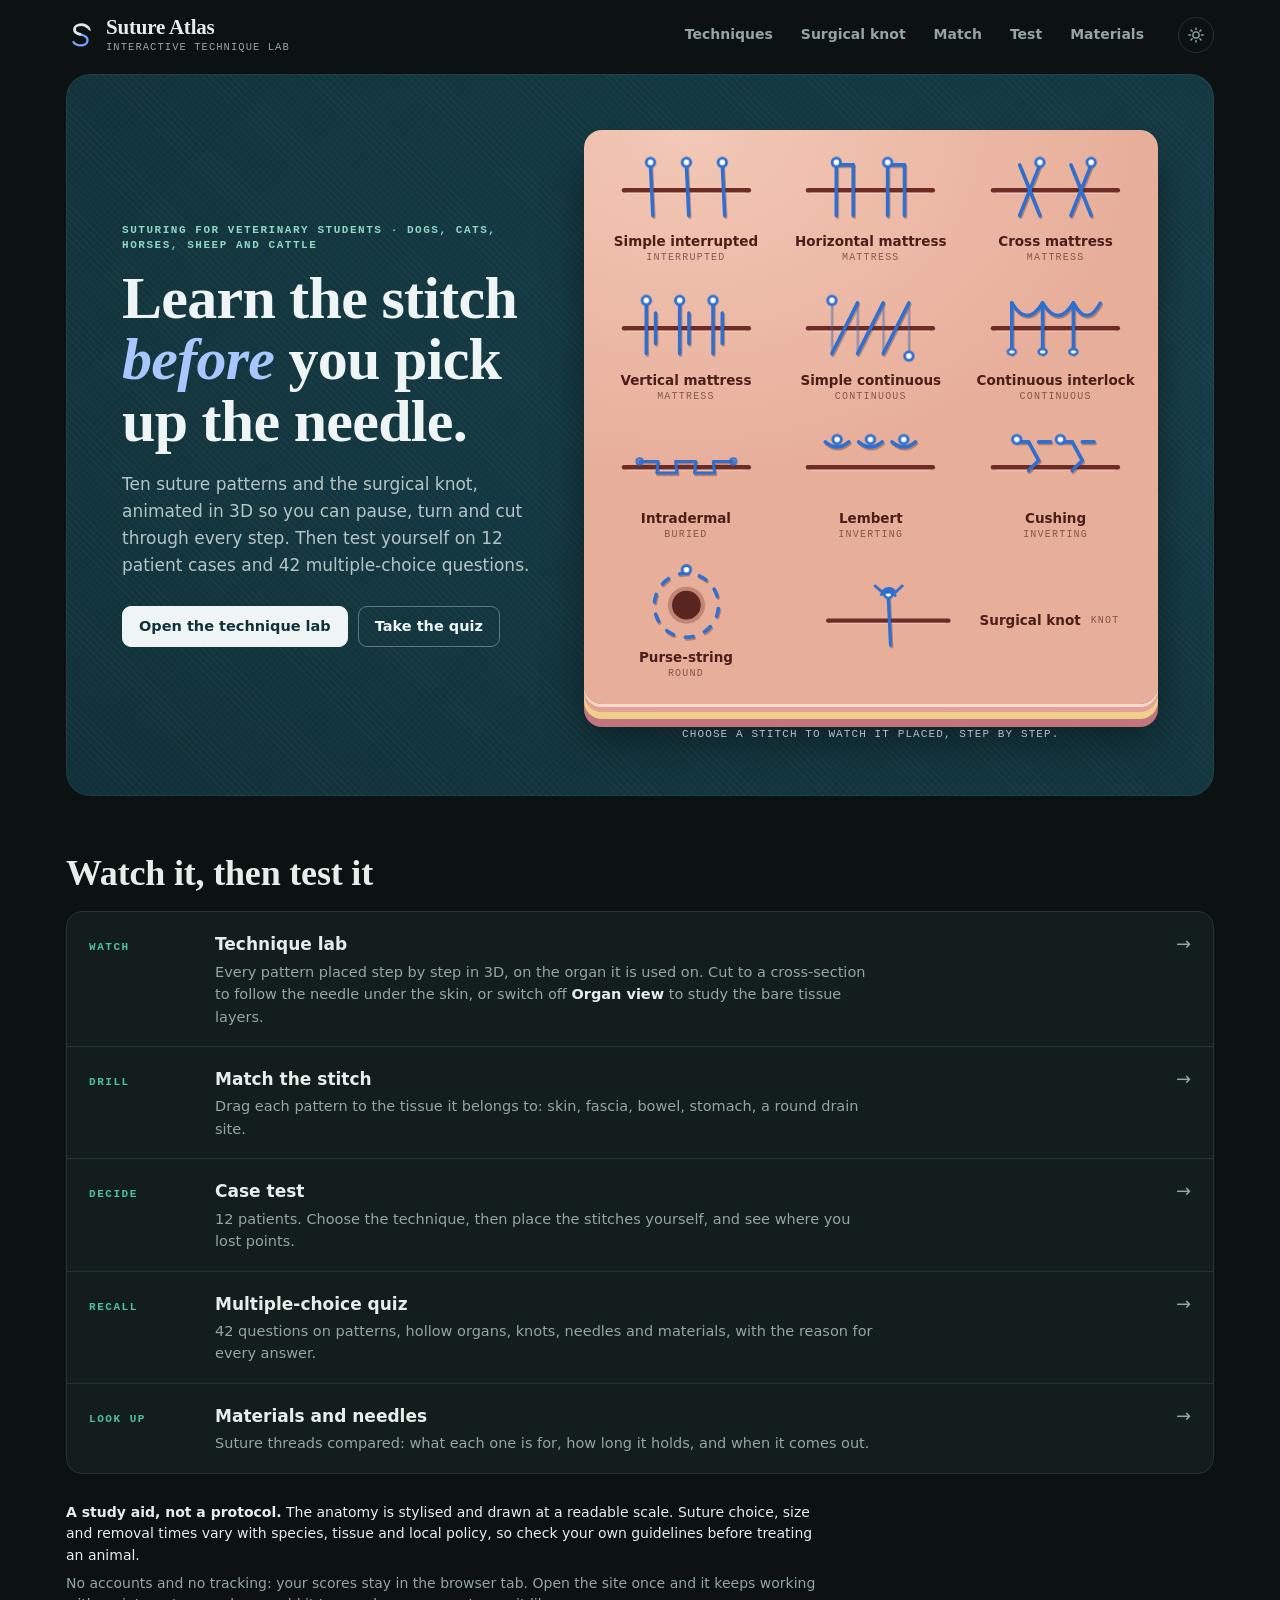
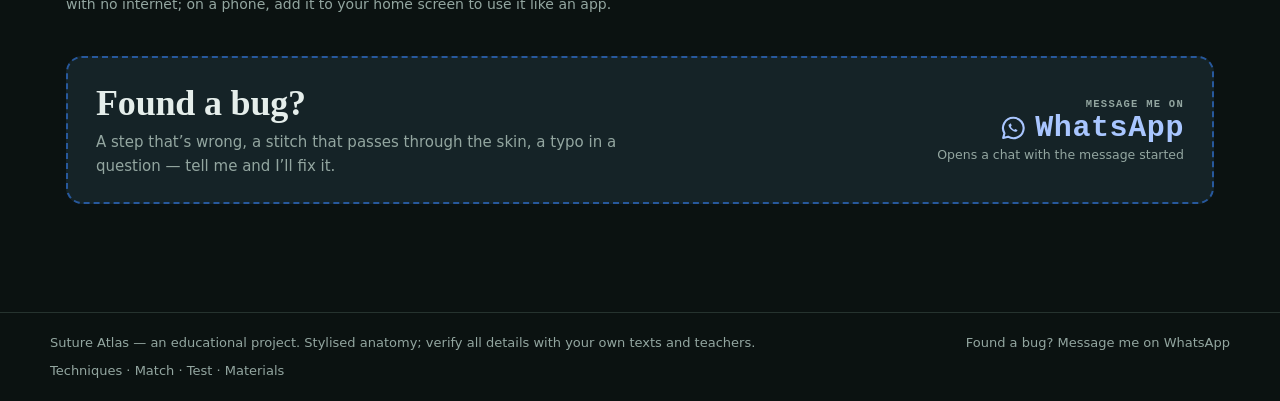
==== commit 7124a75b: "Add files via upload" ====
--- a/index.html
+++ b/index.html
@@ -1,12 +1,28 @@
 <!doctype html>
-<html lang="en">
+<html lang="en" data-theme="dark">
 <head>
 <meta charset="utf-8">
 <meta name="viewport" content="width=device-width,initial-scale=1">
 <title>Suture Atlas — learn the stitch before you pick up the needle</title>
-<meta name="description" content="Nine basic suture patterns and the surgical knot for veterinary students: 3D animations of every step, a matching drill, eleven patient cases and a multiple-choice quiz.">
+<meta name="description" content="Ten basic suture patterns and the surgical knot for veterinary students: 3D animations of every step, a matching drill, twelve patient cases and a multiple-choice quiz.">
 <link rel="stylesheet" href="assets/site.css">
 <link rel="icon" href="assets/favicon.svg" type="image/svg+xml">
+<link rel="manifest" href="manifest.webmanifest">
+<link rel="apple-touch-icon" href="assets/apple-touch-icon.png">
+<meta name="apple-mobile-web-app-title" content="Suture Atlas">
+<meta name="theme-color" content="#0b1211">
+<script>/* the theme chosen with the header button, applied before the page is drawn: dark unless light was picked */
+try{if(localStorage.getItem('suture-theme')==='light'){document.documentElement.dataset.theme='light';document.querySelector('meta[name="theme-color"]').content='#eef2f1'}}catch(e){}</script>
+<meta property="og:type" content="website">
+<meta property="og:site_name" content="Suture Atlas">
+<meta property="og:title" content="Suture Atlas — learn the stitch before you pick up the needle">
+<meta property="og:description" content="Ten basic suture patterns and the surgical knot for veterinary students: 3D animations of every step, a matching drill, twelve patient cases and a multiple-choice quiz.">
+<meta property="og:url" content="https://suture-atlas.pages.dev/">
+<meta property="og:image" content="https://suture-atlas.pages.dev/assets/preview.jpg">
+<meta property="og:image:width" content="1200">
+<meta property="og:image:height" content="630">
+<meta property="og:image:alt" content="Suture Atlas: a practice pad with four suture patterns stitched in blue thread">
+<meta name="twitter:card" content="summary_large_image">
 </head>
 <body class="home">
 
@@ -27,6 +43,12 @@
     <a href="test.html">Test</a>
     <a href="materials.html">Materials</a>
   </nav>
+  <button class="themeBtn" id="themeBtn" type="button" aria-label="Switch to light mode" title="Switch to light mode">
+    <svg viewBox="0 0 24 24" aria-hidden="true">
+      <g class="sun" fill="none" stroke="currentColor" stroke-width="1.8" stroke-linecap="round"><circle cx="12" cy="12" r="4.2"/><path d="M12 2.5v2.2M12 19.3v2.2M2.5 12h2.2M19.3 12h2.2M5.3 5.3l1.6 1.6M17.1 17.1l1.6 1.6M5.3 18.7l1.6-1.6M17.1 6.9l1.6-1.6"/></g>
+      <path class="moon" d="M20 14.5A8.5 8.5 0 0 1 9.5 4a8.5 8.5 0 1 0 10.5 10.5Z" fill="none" stroke="currentColor" stroke-width="1.8" stroke-linejoin="round"/>
+    </svg>
+  </button>
 </header>
 
 <main class="wrap">
@@ -38,7 +60,7 @@
       <p class="eyebrow">Suturing for veterinary students · dogs, cats, horses, sheep and cattle</p>
       <h1 id="homeTitle">Learn the stitch <em>before</em> you pick up the needle.</h1>
       <p class="drape-lede">
-        Nine suture patterns and the surgical knot, animated in 3D so you can pause, turn and cut
+        Ten suture patterns and the surgical knot, animated in 3D so you can pause, turn and cut
         through every step. Then test yourself on <span data-n="cases">7</span> patient cases and
         <span data-n="quiz">38</span> multiple-choice questions.
       </p>
@@ -92,7 +114,7 @@
 
   <section class="readfirst" aria-label="Before you use the atlas">
     <p><b>A study aid, not a protocol.</b> The anatomy is stylised and drawn at a readable scale. Suture choice, size and removal times vary with species, tissue and local policy, so check your own guidelines before treating an animal.</p>
-    <p class="muted">No accounts and no tracking: your scores stay in the browser tab, and the site works offline.</p>
+    <p class="muted">No accounts and no tracking: your scores stay in the browser tab. Open the site once and it keeps working with no internet; on a phone, add it to your home screen to use it like an app.</p>
   </section>
 
   <section class="bugs" aria-labelledby="bugTitle">
@@ -100,9 +122,9 @@
       <h2 class="serif" id="bugTitle">Found a bug?</h2>
       <p class="muted">A step that’s wrong, a stitch that passes through the skin, a typo in a question — tell me and I’ll fix it.</p>
     </div>
-    <a class="bugs-call" href="https://wa.me/201003041896?text=Hi%2C%20I%20found%20a%20bug%20in%20Suture%20Atlas%3A%20" target="_blank" rel="noopener">
-      <span class="lbl">Message me on WhatsApp</span>
-      <span class="num"><svg class="wa" viewBox="0 0 24 24" aria-hidden="true"><path d="M12 3.2a8.6 8.6 0 0 0-7.4 13l-1.1 4 4.1-1.1A8.6 8.6 0 1 0 12 3.2Z" fill="none" stroke="currentColor" stroke-width="1.8" stroke-linejoin="round"/><path d="M9 8.6c.3-.6.7-.6 1-.6l.6 1.5c.1.3 0 .5-.2.7l-.4.5c.6 1.2 1.6 2.1 2.8 2.7l.5-.5c.2-.2.4-.2.7-.1l1.5.7c0 .4 0 .9-.6 1.2-.6.4-1.6.4-3.3-.6-1.6-1-2.8-2.4-3.4-3.8-.3-.8-.1-1.4.4-1.7Z" fill="currentColor"/></svg>01003041896</span>
+    <a class="bugs-call" href="#" data-wa target="_blank" rel="noopener">
+      <span class="lbl">Message me on</span>
+      <span class="num"><svg class="wa" viewBox="0 0 24 24" aria-hidden="true"><path d="M12 3.2a8.6 8.6 0 0 0-7.4 13l-1.1 4 4.1-1.1A8.6 8.6 0 1 0 12 3.2Z" fill="none" stroke="currentColor" stroke-width="1.8" stroke-linejoin="round"/><path d="M9 8.6c.3-.6.7-.6 1-.6l.6 1.5c.1.3 0 .5-.2.7l-.4.5c.6 1.2 1.6 2.1 2.8 2.7l.5-.5c.2-.2.4-.2.7-.1l1.5.7c0 .4 0 .9-.6 1.2-.6.4-1.6.4-3.3-.6-1.6-1-2.8-2.4-3.4-3.8-.3-.8-.1-1.4.4-1.7Z" fill="currentColor"/></svg>WhatsApp</span>
       <span class="lbl">Opens a chat with the message started</span>
     </a>
   </section>
@@ -112,7 +134,7 @@
 <footer class="foot">
   <div class="in">
     <span>Suture Atlas — an educational project. Stylised anatomy; verify all details with your own texts and teachers.</span>
-    <span>Found a bug? Message me on <a href="https://wa.me/201003041896?text=Hi%2C%20I%20found%20a%20bug%20in%20Suture%20Atlas%3A%20" target="_blank" rel="noopener">WhatsApp: 01003041896</a></span>
+    <span>Found a bug? Message me on <a href="#" data-wa target="_blank" rel="noopener">WhatsApp</a></span>
     <span><a href="atlas.html">Techniques</a> · <a href="match.html">Match</a> · <a href="test.html">Test</a> · <a href="materials.html">Materials</a></span>
   </div>
 </footer>
@@ -128,7 +150,7 @@
 
   /* where each pattern's stitches cross its incision, 0..1 along it */
   const AT = {
-    interrupted: [0.22, 0.5, 0.78], horizontal: [0.3, 0.7], cross: [0.3, 0.7], vertical: [0.24, 0.5, 0.76],
+    interrupted: [0.22, 0.5, 0.78], horizontal: [0.3, 0.7], cross: [0.3, 0.7], vertical: [0.24, 0.5, 0.76], continuous: [0.2, 0.4, 0.6, 0.8],
     interlock: [0.16, 0.4, 0.64], intradermal: [0.24, 0.5, 0.76], lembert: [0.24, 0.5, 0.76], cushing: [0.33, 0.67], purse: [0.5]
   };
   /* One incision in the pad, closed with the technique's own pattern: a dark cut,
@@ -183,5 +205,6 @@
   });
 })();
 </script>
+<script src="assets/site.js"></script>
 </body>
 </html>
--- a/assets/site.css
+++ b/assets/site.css
@@ -17,14 +17,14 @@
   /* the mark: a steel needle, a blue thread */
   --mark-steel:#1f3a42; --mark-thread:#2f6fcf;
 }
-@media (prefers-color-scheme:dark){
-  :root{
-    --bg:#0b1211; --panel:#131e1c; --ink:#e5eeeb; --mute:#93a6a0; --line:#26332f; --chip:#1b2724;
-    --accent:#4fbfa2; --accent-ink:#06251d; --accent-soft:#16302a;
-    --good:#54c78f; --warn:#e0a457; --bad:#e78977;
-    --stage:#0a1211;
-    --mark-steel:#dfe9ec; --mark-thread:#7aa6ff;
-  }
+/* Two themes. Dark is the default (every page opens with data-theme="dark" on <html>);
+   the button in the header switches to light and the choice is remembered. */
+:root[data-theme="dark"]{
+  --bg:#0b1211; --panel:#131e1c; --ink:#e5eeeb; --mute:#93a6a0; --line:#26332f; --chip:#1b2724;
+  --accent:#4fbfa2; --accent-ink:#06251d; --accent-soft:#16302a;
+  --good:#54c78f; --warn:#e0a457; --bad:#e78977;
+  --stage:#0a1211;
+  --mark-steel:#dfe9ec; --mark-thread:#7aa6ff;
 }
 *,*::before,*::after{box-sizing:border-box}
 html{scroll-behavior:smooth}
@@ -60,7 +60,26 @@
 .brand .mark .tip{fill:var(--mark-steel)}
 .brand .mark .thread{fill:none;stroke:var(--mark-thread);stroke-width:2.4;stroke-linecap:round}
 .brand small{display:block;margin-top:2px;font:500 10.5px/1.2 var(--mono);letter-spacing:.1em;text-transform:uppercase;color:var(--mute)}
-.mainnav{display:flex;flex-wrap:wrap;gap:4px;margin-left:auto}
+.mainnav{display:flex;flex-wrap:wrap;gap:4px;margin-left:auto;order:1}
+/* the theme switch: a sun in the dark theme (to go light), a moon in the light one */
+.themeBtn{
+  order:2;flex:none;display:grid;place-items:center;width:36px;height:36px;padding:0;
+  border:1px solid var(--line);border-radius:999px;background:transparent;color:var(--mute)
+}
+.themeBtn:hover{background:var(--chip);color:var(--ink)}
+.themeBtn svg{width:18px;height:18px}
+.themeBtn .moon,[data-theme="light"] .themeBtn .sun{display:none}
+[data-theme="light"] .themeBtn .moon{display:block}
+/* switching: the icon turns over as it changes... */
+.themeBtn.turn svg{animation:themeTurn .7s cubic-bezier(.45,0,.2,1)}
+@keyframes themeTurn{from{transform:rotate(-180deg) scale(.4);opacity:0}to{transform:none;opacity:1}}
+/* ...while the new theme spreads from the button (site.js draws the circle), */
+::view-transition-old(root),::view-transition-new(root){animation:none;mix-blend-mode:normal}
+/* or, where that is not available, the colours cross-fade */
+.themeFade,.themeFade *,.themeFade *::before,.themeFade *::after{
+  transition:background-color .5s ease,color .5s ease,border-color .5s ease,fill .5s ease,stroke .5s ease,box-shadow .5s ease !important
+}
+@media (prefers-reduced-motion:reduce){.themeBtn.turn svg{animation:none}}
 .mainnav a{
   padding:7px 12px;border-radius:999px;font-size:14px;font-weight:550;color:var(--mute);
 }
@@ -69,6 +88,8 @@
 @media (max-width:560px){
   .top{padding-bottom:10px;gap:8px}
   .mainnav{width:100%;margin-left:0;justify-content:flex-start;overflow-x:auto;scrollbar-width:none}
+  /* on a phone the switch sits beside the wordmark, the menu runs underneath */
+  .themeBtn{order:0;margin-left:auto}
   .mainnav::-webkit-scrollbar{display:none}
   .mainnav a{padding:6px 10px;font-size:13.5px}
 }
@@ -117,7 +138,7 @@
   --s1:#f5dccd; --s2:#e5a197; --s3:#eed08d; --s4:#c4747c;
   --thread-hi:#a9c6ff;
 }
-@media (prefers-color-scheme:dark){.home,.mat{--drape:#173f48;--drape-deep:#11313a}}
+[data-theme="dark"] .home,[data-theme="dark"] .mat{--drape:#173f48;--drape-deep:#11313a}
 .serif{font-family:var(--serif);font-weight:600;letter-spacing:-.005em}
 
 .drape{
@@ -162,9 +183,9 @@
 .pad .nm{font-weight:650;font-size:13.5px;line-height:1.2}
 .pad .gp{font:500 10px/1.5 var(--mono);letter-spacing:.12em;text-transform:uppercase;color:rgba(75,31,25,.62)}
 .padwrap figcaption{margin-top:4px;font:500 11px var(--mono);letter-spacing:.1em;text-transform:uppercase;color:var(--drape-mute);text-align:center}
-/* nine patterns in three rows of three, and the knot that finishes them all along the bottom */
-.pad a:last-child{grid-column:1/-1;flex-direction:row;justify-content:center;gap:10px;padding-top:2px}
-.pad a:last-child svg{max-width:30%}
+/* ten patterns in rows of three, and the knot that finishes them all beside the last one */
+.pad a:last-child{grid-column:span 2;flex-direction:row;justify-content:center;gap:10px;padding-top:2px}
+.pad a:last-child svg{max-width:46%}
 .pad a:last-child .nm{align-self:center}
 .pad a:last-child .gp{align-self:center}
 @media (max-width:560px){
@@ -172,7 +193,7 @@
   .pad a{padding:4px 3px 8px}
   .pad .nm{font-size:11.5px}
   .pad .gp{display:none}
-  .pad a:last-child svg{max-width:42%}
+  .pad a:last-child svg{max-width:50%}
 }
 /* the threads are sewn in as the page opens */
 .pad .sew{stroke-dasharray:1 2;stroke-dashoffset:1;animation:sew .65s cubic-bezier(.55,0,.25,1) forwards;animation-delay:var(--d)}
@@ -221,7 +242,7 @@
 .bugs-call .wa{width:.95em;height:.95em;flex:none}
 .bugs-call .lbl:last-child{text-transform:none;letter-spacing:0;font:400 12.5px var(--sans)}
 .bugs-call:hover .num{text-decoration:underline;text-underline-offset:4px}
-@media (prefers-color-scheme:dark){.bugs-call .num{color:var(--thread-hi)}}
+[data-theme="dark"] .bugs-call .num{color:var(--thread-hi)}
 @media (max-width:640px){.bugs{grid-template-columns:1fr;padding:20px}.bugs-call{justify-items:start}}
 
 /* ---------- atlas lab ---------- */
@@ -509,7 +530,7 @@
   --hold:#0e7a63; --absorb:#73b9a5;              /* strength chart: one hue, two steps (validated) */
   --paper:#fbfaf6; --paper-ink:#1d2a2e; --paper-mute:#5d6b70; --paper-line:#dfe3e1;
 }
-@media (prefers-color-scheme:dark){.mat{--hold:#5cc9ac;--absorb:#2f6f61}}
+[data-theme="dark"] .mat{--hold:#5cc9ac;--absorb:#2f6f61}
 .mat-hero{grid-template-columns:minmax(0,4fr) minmax(0,8fr)}
 .mat-hero h1{font-size:clamp(34px,4vw,52px)}
 @media (max-width:980px){.mat-hero{grid-template-columns:1fr}}
